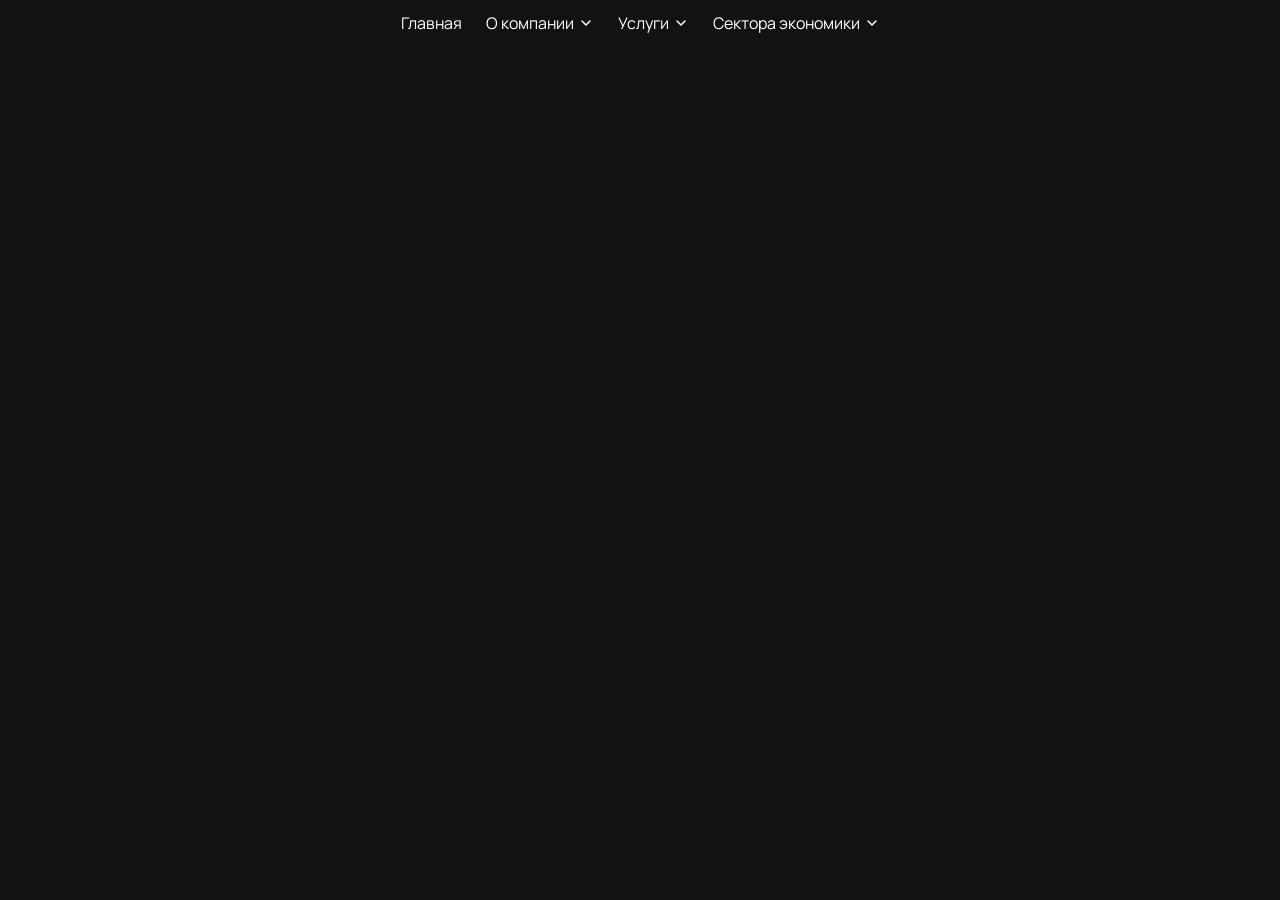
==== index.html @ bf1613fb "INIT" ====
<!DOCTYPE html>
<html lang="ru">
<head>
    <meta charset="UTF-8"/>
    <meta name="viewport" content="width=device-width, initial-scale=1.0"/>
    <title>METHOD</title>
    <!--    <script src="https://cdn.tailwindcss.com"></script>-->
    <link rel="stylesheet" href="./styles/core.css">
    <link rel="stylesheet" href="./styles/index.css">
    <link href="https://fonts.googleapis.com/css2?family=Manrope:wght@400;500;600;700;800&display=swap"
          rel="stylesheet"/>
</head>

<body>
<div class="container">
    <header class="header">
        <div class="logo">
            <!--                <svg width="123" height="29" viewBox="0 0 123 29" fill="none" xmlns="http://www.w3.org/2000/svg">-->
            <!--                    <path d="M33.1365 28.9632H0.0625L16.5995 0.0742188L33.1365 28.9632Z" fill="#FF0000"/>-->
            <!--                    <path d="M33.1365 28.9632H0.0625L16.5995 0.0742188L33.1365 28.9632Z" fill="black" fill-opacity="0.4"/>-->
            <!--                    <path d="M16.6005 0L33.201 29L16.6005 22.2427L0 29L16.6005 0Z" fill="#FF0000"/>-->
            <!--                    <path d="M16.6005 0L33.201 29L16.6005 22.2427L0 29L16.6005 0Z" fill="black" fill-opacity="0.3"/>-->
            <!--                    <path d="M33.2021 29L16.6016 10.9741V0L33.2021 29Z" fill="#D90000"/>-->
            <!--                    <path d="M16.6005 22.2427L0 29L16.6005 0V22.2427Z" fill="#FF0000"/>-->
            <!--                    <path d="M16.6005 22.2427L0 29L16.6005 0V22.2427Z" fill="black" fill-opacity="0.15"/>-->
            <!--                    <path d="M16.6005 10.9741L0 29L16.6005 0V10.9741Z" fill="#FF0000"/>-->
            <!--                    <path d="M37.0078 7.27858H40.7674L44.7385 16.9382H44.9076L48.8783 7.27858H52.6383V21.6558H49.6812V12.2981H49.5613L45.8298 21.5855H43.8163L40.0845 12.2628H39.9648V21.6558H37.0078V7.27858ZM55.15 21.6558V7.27858H64.8664V9.78483H58.1986V13.2106H64.3665V15.7168H58.1986V19.1496H64.8944V21.6558H55.15ZM66.7407 9.78483V7.27858H78.5835V9.78483H74.169V21.6558H71.1555V9.78483H66.7407ZM80.5338 21.6558V7.27858H83.5824V13.2106H89.7711V7.27858H92.813V21.6558H89.7711V15.7168H83.5824V21.6558H80.5338ZM108.577 14.4672C108.577 16.0349 108.279 17.3688 107.683 18.4686C107.092 19.5684 106.284 20.4084 105.261 20.9889C104.242 21.5645 103.097 21.8524 101.825 21.8524C100.544 21.8524 99.3937 21.5623 98.3752 20.9819C97.3563 20.4014 96.5515 19.5614 95.9601 18.4616C95.3687 17.3618 95.073 16.0304 95.073 14.4672C95.073 12.8995 95.3687 11.5656 95.9601 10.4658C96.5515 9.36596 97.3563 8.52821 98.3752 7.95254C99.3937 7.37209 100.544 7.08203 101.825 7.08203C103.097 7.08203 104.242 7.37209 105.261 7.95254C106.284 8.52821 107.092 9.36596 107.683 10.4658C108.279 11.5656 108.577 12.8995 108.577 14.4672ZM105.486 14.4672C105.486 13.4517 105.334 12.5951 105.029 11.898C104.728 11.2005 104.303 10.6716 103.754 10.3112C103.205 9.95087 102.562 9.77084 101.825 9.77084C101.088 9.77084 100.445 9.95087 99.8958 10.3112C99.3465 10.6716 98.9194 11.2005 98.6144 11.898C98.3139 12.5951 98.1637 13.4517 98.1637 14.4672C98.1637 15.4827 98.3139 16.3393 98.6144 17.0364C98.9194 17.7339 99.3465 18.2628 99.8958 18.6232C100.445 18.9835 101.088 19.1636 101.825 19.1636C102.562 19.1636 103.205 18.9835 103.754 18.6232C104.303 18.2628 104.728 17.7339 105.029 17.0364C105.334 16.3393 105.486 15.4827 105.486 14.4672ZM115.947 21.6558H110.835V7.27858H115.989C117.44 7.27858 118.688 7.56643 119.735 8.1421C120.782 8.71301 121.587 9.53454 122.15 10.6061C122.718 11.6779 123.002 12.9603 123.002 14.4532C123.002 15.9509 122.718 17.2378 122.15 18.3144C121.587 19.3906 120.777 20.2166 119.721 20.7923C118.67 21.368 117.411 21.6558 115.947 21.6558ZM113.884 19.0513H115.82C116.721 19.0513 117.479 18.8923 118.094 18.5739C118.714 18.2511 119.179 17.7527 119.488 17.0787C119.803 16.4 119.96 15.525 119.96 14.4532C119.96 13.3909 119.803 12.5226 119.488 11.8487C119.179 11.1747 118.716 10.6786 118.101 10.3605C117.486 10.0421 116.728 9.88312 115.827 9.88312H113.884V19.0513Z" fill="white"/>-->
            <!--                </svg>-->
        </div>
        <nav class="header__navigation --desktop">
            <a href="#" class="button">Главная</a>
            <div class="dropdown">
                <button class="button">
                    <span>О компании</span>
                    <svg class="chev" width="16" height="16" viewBox="0 0 16 16" fill="none">
                        <path d="M4 6L8 10L12 6" stroke="currentColor" stroke-width="1.5" stroke-linecap="round"
                              stroke-linejoin="round"/>
                    </svg>
                </button>
                <ul class="dropdown__menu">
                    <li><a href="#1">Ссылка с номером 1</a></li>
                    <li><a href="#2">Ссылка с номером 2</a></li>
                    <li><a href="#3">Ссылка с номером 3</a></li>
                </ul>
            </div>
            <div class="dropdown">
                <button class="button">
                    <span>Услуги</span>
                    <svg class="chev" width="16" height="16" viewBox="0 0 16 16" fill="none">
                        <path d="M4 6L8 10L12 6" stroke="currentColor" stroke-width="1.5" stroke-linecap="round"
                              stroke-linejoin="round"/>
                    </svg>
                </button>
                <ul class="dropdown__menu">
                    <li>Вариант меню в DD</li>
                    <li>Вариант меню в DD</li>
                    <li>Вариант меню в DD</li>
                </ul>
            </div>
            <div class="dropdown">
                <button class="button">
                    <span>Сектора экономики</span>
                    <svg class="chev" width="16" height="16" viewBox="0 0 16 16" fill="none">
                        <path d="M4 6L8 10L12 6" stroke="currentColor" stroke-width="1.5" stroke-linecap="round"
                              stroke-linejoin="round"/>
                    </svg>
                </button>
                <ul class="dropdown__menu">
                    <li>Вариант меню в DD</li>
                    <li>Вариант меню в DD</li>
                    <li>Вариант меню в DD</li>
                </ul>
            </div>
        </nav>
        <div></div>
    </header>



</div>
</body>

<script src="./scripts/header.js"></script>
</html>
---- styles/core.css ----
/*@layer components {*/
/*    .container {*/
/*        @apply w-full max-w-[1172px] mx-auto px-4;*/
/*    }*/
/*}*/

:root {
    --color-100: hsla(0, 0%, 100%, 1);
    --color-80: hsla(0, 0%, 100%, .8);
    --color-60: hsla(0, 0%, 100%, .6);
    --color-30: hsla(0, 0%, 100%, .3);

    --background-main: hsla(0, 0%, 7%, 1);
    --background-primary: hsla(0, 0%, 12%, 1);
}


*, *::before, *::after {
    box-sizing: border-box;
    margin: 0;
    padding: 0;
    font-family: 'Manrope', sans-serif;
    font-size: 16px;
    color: var(--color-100);
}

body {
    background-color: var(--background-main);
    overflow: hidden;
}

ul, ol {
    list-style: none;
}

button, a {
    border: none;
    background: none;
    color: inherit;
    text-decoration: none;
}


.container {
    max-inline-size: 1172px;
    margin-inline: auto;
    padding-inline: 16px;
}


.text-64 {
    font-weight: 600;
    font-size: clamp(52px, 6vw, 64px);
    line-height: 110%;
    letter-spacing: -3%;

}
.text-56 {
    font-weight: 600;
    font-size: clamp(32px, 6vw, 56px);
    line-height: 110%;
    letter-spacing: -3%;
}
.text-40 {
    font-weight: 600;
    font-size: clamp(24px, 4vw, 40px);
    line-height: 110%;
    letter-spacing: -3%;
}
.text-32 {
    font-weight: 600;
    font-size: clamp(16px, 3vw, 32px);
    line-height: 110%;
    letter-spacing: -3%;
}
.text-24 {
    font-weight: 500;
    font-size: clamp(16px, 2vw, 24px);
    line-height: 110%;
    letter-spacing: -3%;
}


.color-gradient {
    inline-size: fit-content;
    background: linear-gradient(90deg, hsla(0, 0%, 100%, 1) 20.04%, hsla(0, 0%, 100%, 0.6) 96.52%);
    background-clip: text;
    color: transparent;
}
.color-100 {
    color: var(--color-100);
}
.color-80 {
    color: var(--color-80);
}
.color-60 {
    color: var(--color-60);
}
.color-30 {
    color: var(--color-30);
}

.border-gradient {
    border-image-source: linear-gradient(135deg, rgba(255, 255, 255, 0.4) 0%, rgba(255, 255, 255, 0) 48.56%, rgba(255, 255, 255, 0.16) 100%);
}


.button {
    cursor: pointer;
    display: flex;
    align-items: center;
    justify-content: center;
    gap: 4px;
    padding: 12px 8px;

    &.__primary {
        background-color: hsla(0, 100%, 50%, 1);
        color: hsla(0, 0%, 100%, 1);
    }
}



.dropdown {
    position: relative;

    .dropdown__menu {
        position: absolute;
        inset-block-start: 100%;
        content-visibility: hidden;
        visibility: hidden;
        opacity: 0;
        user-select: none;
        pointer-events: none;
        background-color: var(--background-primary);
        border: 1px solid var(--color-30);
        border-radius: 8px;
        /*transition: .2s cubic-bezier(0.4, 0.0, 1, 1);*/
        /*transition-property: visibility, opacity, content-visibility;*/
    }

    svg {
        transition: .3s cubic-bezier(0.25, 0.8, 0.25, 1);
    }

    &:hover .dropdown__menu{
        display: flex;
        flex-direction: column;
        user-select: all;
        pointer-events: all;
        content-visibility: visible;
        visibility: visible;
        opacity: 1;

        inline-size: min-content;
        height: min-content;

        li {
            padding: 8px 16px;
            width: max-content;
            cursor: pointer;
            color: var(--color-80);
        }
    }

    &:hover svg {
        rotate: 180deg;
    }
}
---- styles/index.css ----
.header {
    display: flex;
    align-items: center;
    justify-content: space-between;

    .header__navigation {
        display: flex;
        align-items: center;
        justify-content: space-between;
        gap: 8px;
    }
}














/* ─ Dropdown ─ */
.has-dd {
    position: relative;
}

.dd-menu {
    position: absolute;
    top: calc(100% + 8px);
    left: 50%;
    transform: translateX(-50%) translateY(-6px);
    min-width: 210px;
    background: #181818;
    border: 1px solid rgba(255, 255, 255, 0.1);
    border-radius: 10px;
    padding: 6px 0;
    opacity: 0;
    visibility: hidden;
    pointer-events: none;
    transition: opacity .2s, transform .2s, visibility .2s;
    z-index: 200;
}

.dd-menu::before {
    content: '';
    position: absolute;
    top: -5px;
    left: 50%;
    transform: translateX(-50%) rotate(45deg);
    width: 9px;
    height: 9px;
    background: #181818;
    border-left: 1px solid rgba(255, 255, 255, 0.1);
    border-top: 1px solid rgba(255, 255, 255, 0.1);
}

.has-dd:hover .dd-menu,
.has-dd:focus-within .dd-menu {
    opacity: 1;
    visibility: visible;
    pointer-events: all;
    transform: translateX(-50%) translateY(0);
}

.dd-menu a {
    display: block;
    padding: 9px 18px;
    font-size: 14px;
    font-weight: 500;
    color: rgba(255, 255, 255, .6);
    transition: color .15s, background .15s;
    white-space: nowrap;
    text-decoration: none;
}

.dd-menu a:hover {
    color: #fff;
    background: rgba(255, 255, 255, .05);
}

.dd-menu-section {
    padding: 4px 18px 7px;
    font-size: 11px;
    font-weight: 600;
    color: rgba(255, 255, 255, .22);
    letter-spacing: .08em;
    text-transform: uppercase;
}

/* Language dropdown — right-aligned */
.dd-lang .dd-menu {
    left: auto;
    right: 0;
    transform: translateY(-6px);
}

.dd-lang .dd-menu::before {
    left: auto;
    right: 16px;
    transform: rotate(45deg);
}

.dd-lang:hover .dd-menu,
.dd-lang:focus-within .dd-menu {
    transform: translateY(0);
}

/* ─ Nav link button ─ */
.nav-btn {
    display: flex;
    align-items: center;
    gap: 3px;
    padding: 10px 10px;
    font-size: 15px;
    font-weight: 500;
    color: rgba(255, 255, 255, .82);
    background: none;
    border: none;
    cursor: pointer;
    font-family: 'Manrope', sans-serif;
    text-decoration: none;
    white-space: nowrap;
    transition: color .15s;
}

.nav-btn:hover {
    color: #fff;
}

.nav-btn .chev {
    opacity: .6;
    flex-shrink: 0;
    transition: transform .2s;
}

.has-dd:hover .nav-btn .chev {
    transform: rotate(180deg);
}

/* ─ Contacts btn ─ */
.btn-contacts {
    border: 1px solid rgba(255, 255, 255, .28);
    border-radius: 6px;
    padding: 10px 20px;
    font-size: 15px;
    font-weight: 600;
    color: #fff;
    background: transparent;
    cursor: pointer;
    transition: background .2s, border-color .2s;
    white-space: nowrap;
    text-decoration: none;
    font-family: 'Manrope', sans-serif;
}

.btn-contacts:hover {
    background: rgba(255, 255, 255, .07);
    border-color: rgba(255, 255, 255, .5);
}

/* ─ Mobile menu drawer ─ */
#mob-menu {
    position: fixed;
    inset: 0;
    z-index: 300;
    background: #111;
    transform: translateX(100%);
    transition: transform .32s cubic-bezier(.4, 0, .2, 1);
    display: flex;
    flex-direction: column;
    overflow: hidden;
}

#mob-menu.open {
    transform: translateX(0);
}

/* ─ Mobile accordion ─ */
.mob-acc-body {
    max-height: 0;
    overflow: hidden;
    transition: max-height .28s ease;
}

.mob-acc-body.open {
    max-height: 400px;
}

.mob-acc-btn .chev {
    transition: transform .28s;
}

.mob-acc-btn.open .chev {
    transform: rotate(180deg);
}

.mob-link {
    display: flex;
    align-items: center;
    justify-content: space-between;
    padding: 16px 20px;
    font-size: 16px;
    font-weight: 600;
    color: #fff;
    border-bottom: 1px solid rgba(255, 255, 255, .07);
    text-decoration: none;
    background: none;
    border-top: none;
    border-left: none;
    border-right: none;
    border-bottom: 1px solid rgba(255, 255, 255, .07);
    font-family: 'Manrope', sans-serif;
    cursor: pointer;
    width: 100%;
    text-align: left;
    transition: background .15s;
}

.mob-link:hover {
    background: rgba(255, 255, 255, .04);
}

.mob-sub-link {
    display: block;
    padding: 10px 36px;
    font-size: 14px;
    font-weight: 500;
    color: rgba(255, 255, 255, .48);
    text-decoration: none;
    transition: color .15s;
}

.mob-sub-link:hover {
    color: #fff;
}
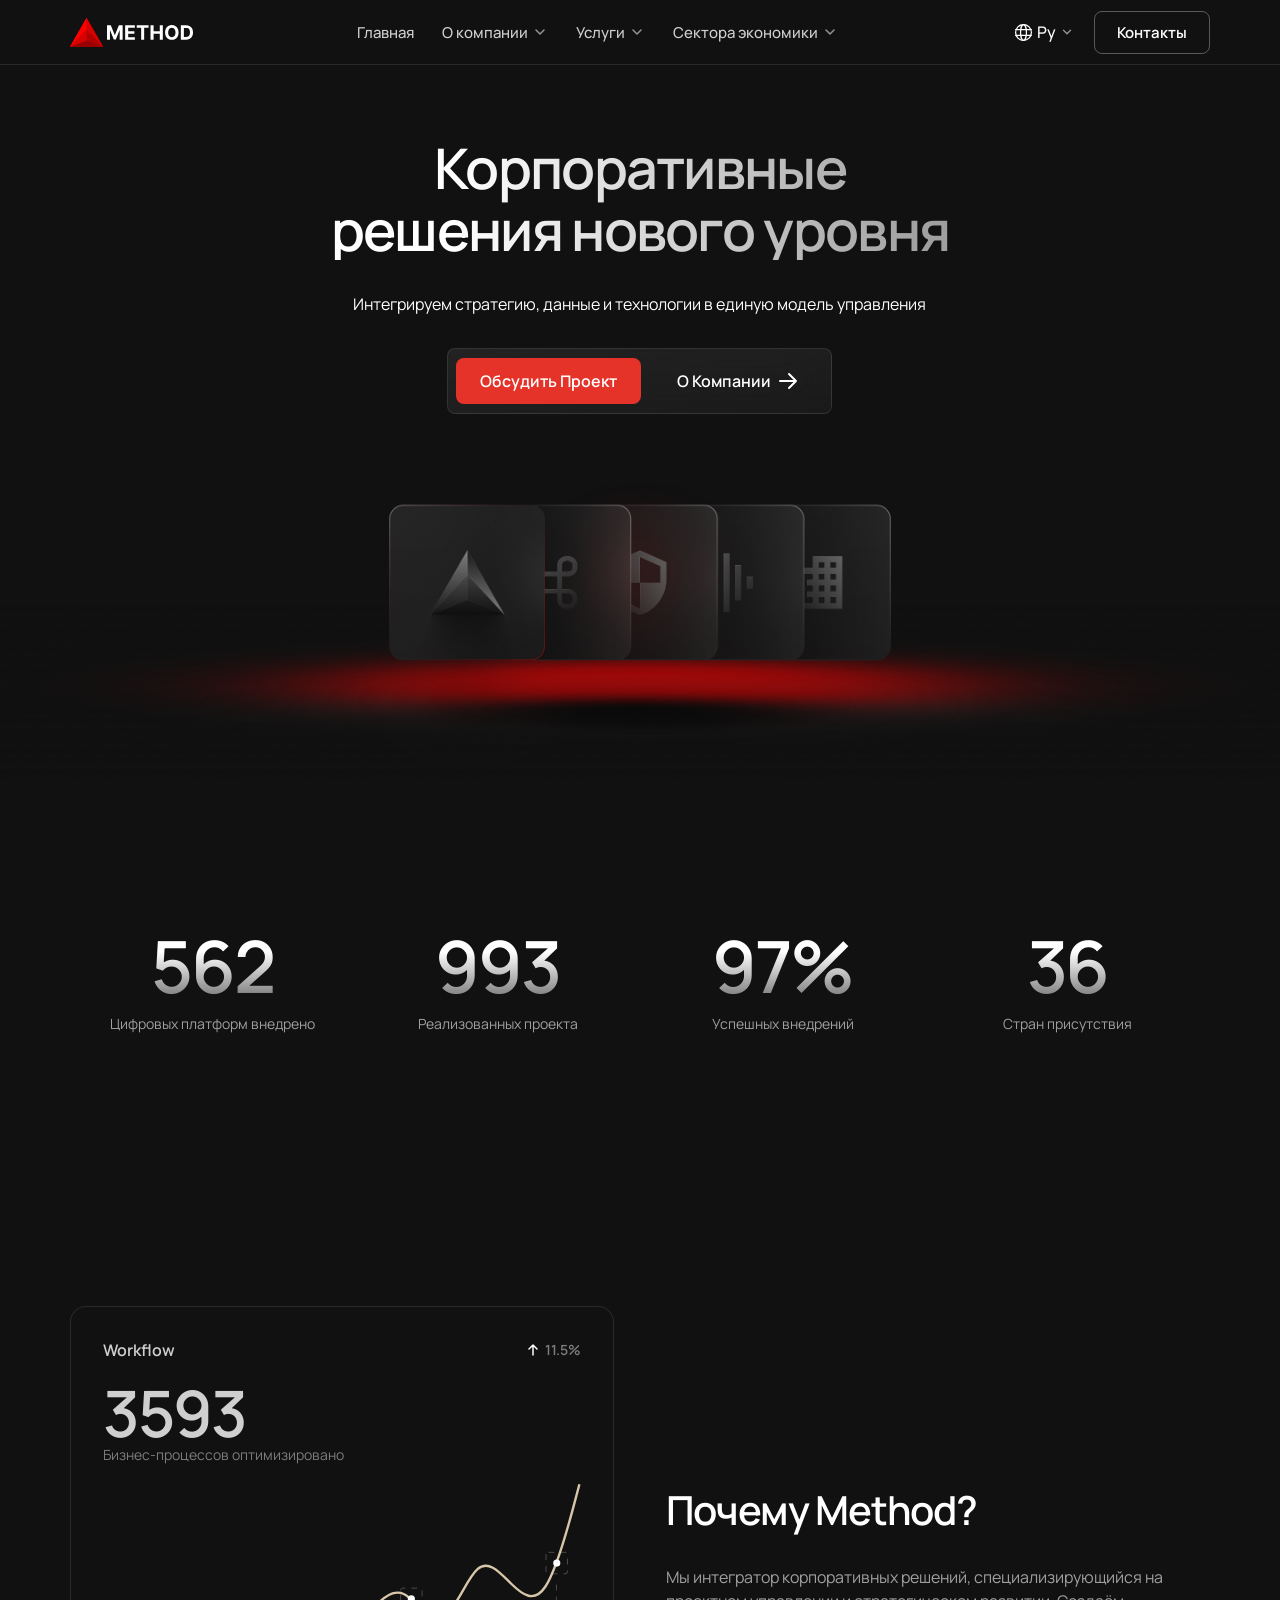
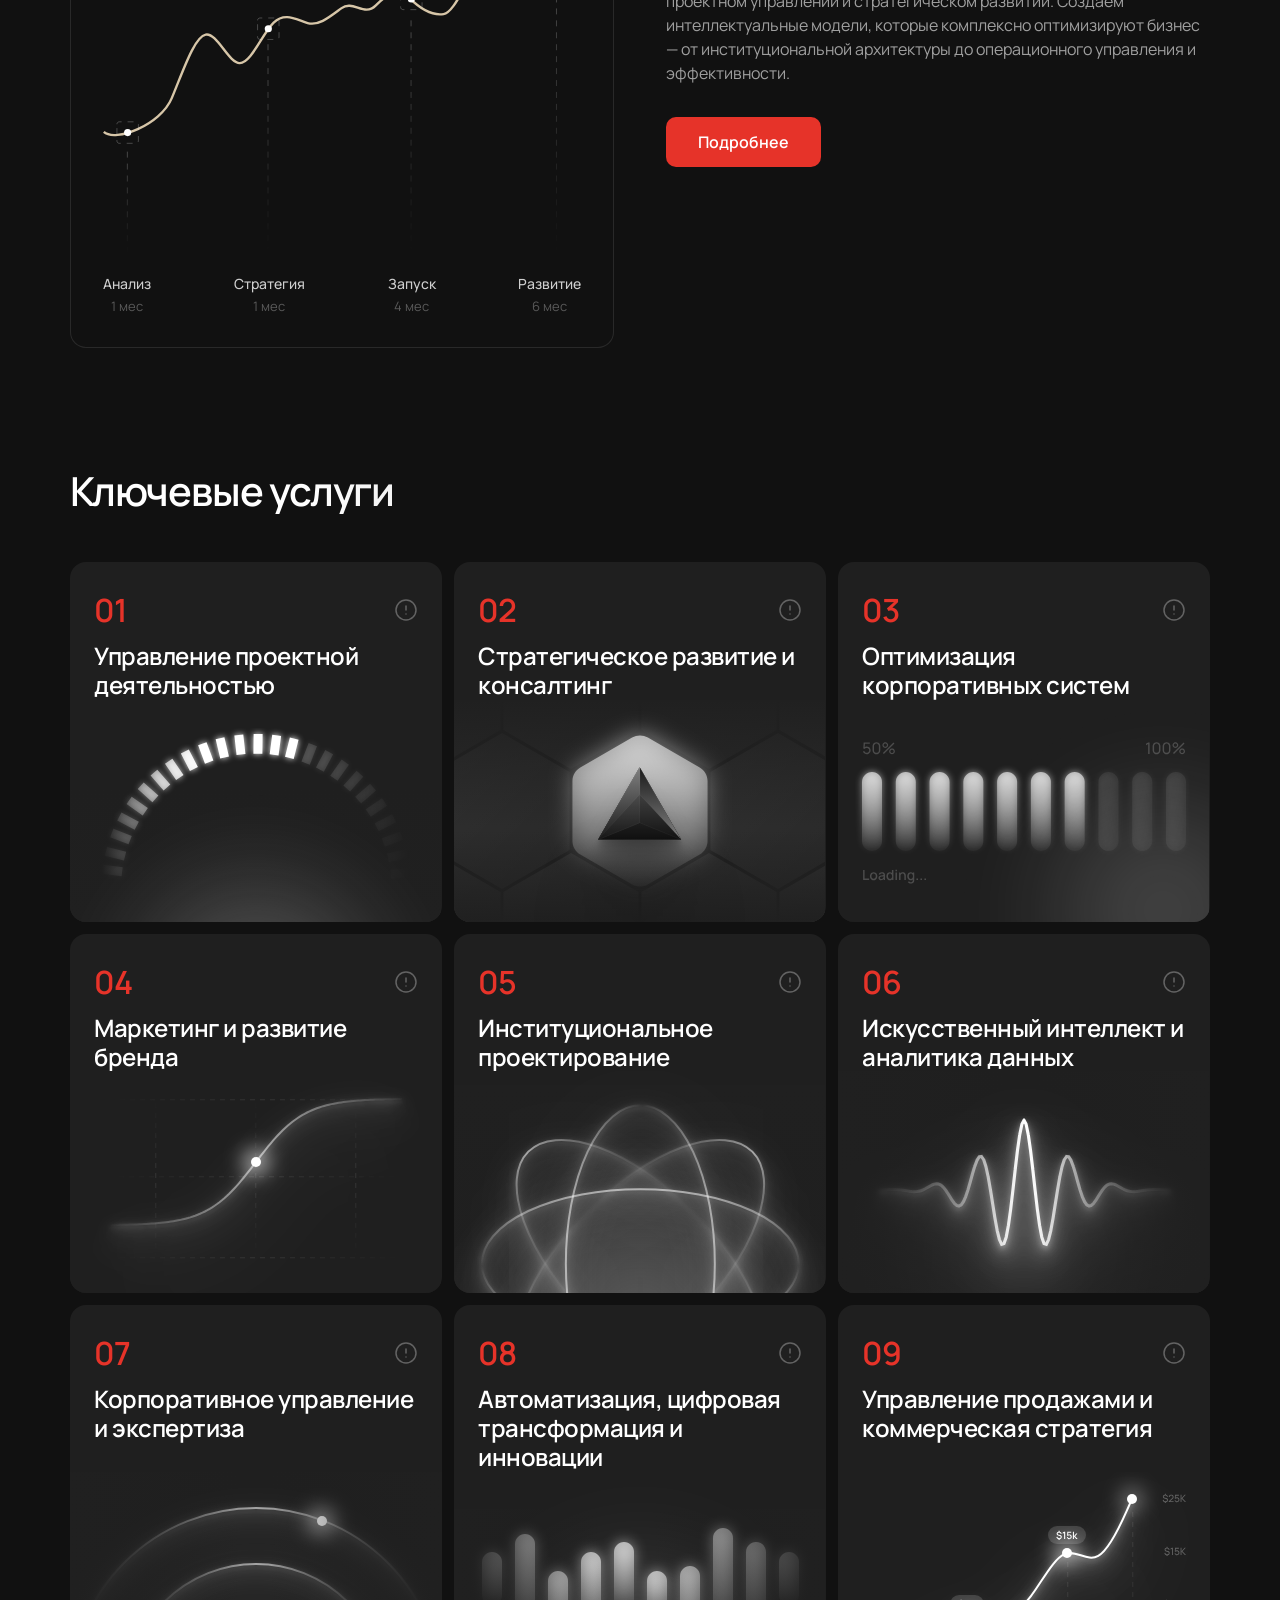
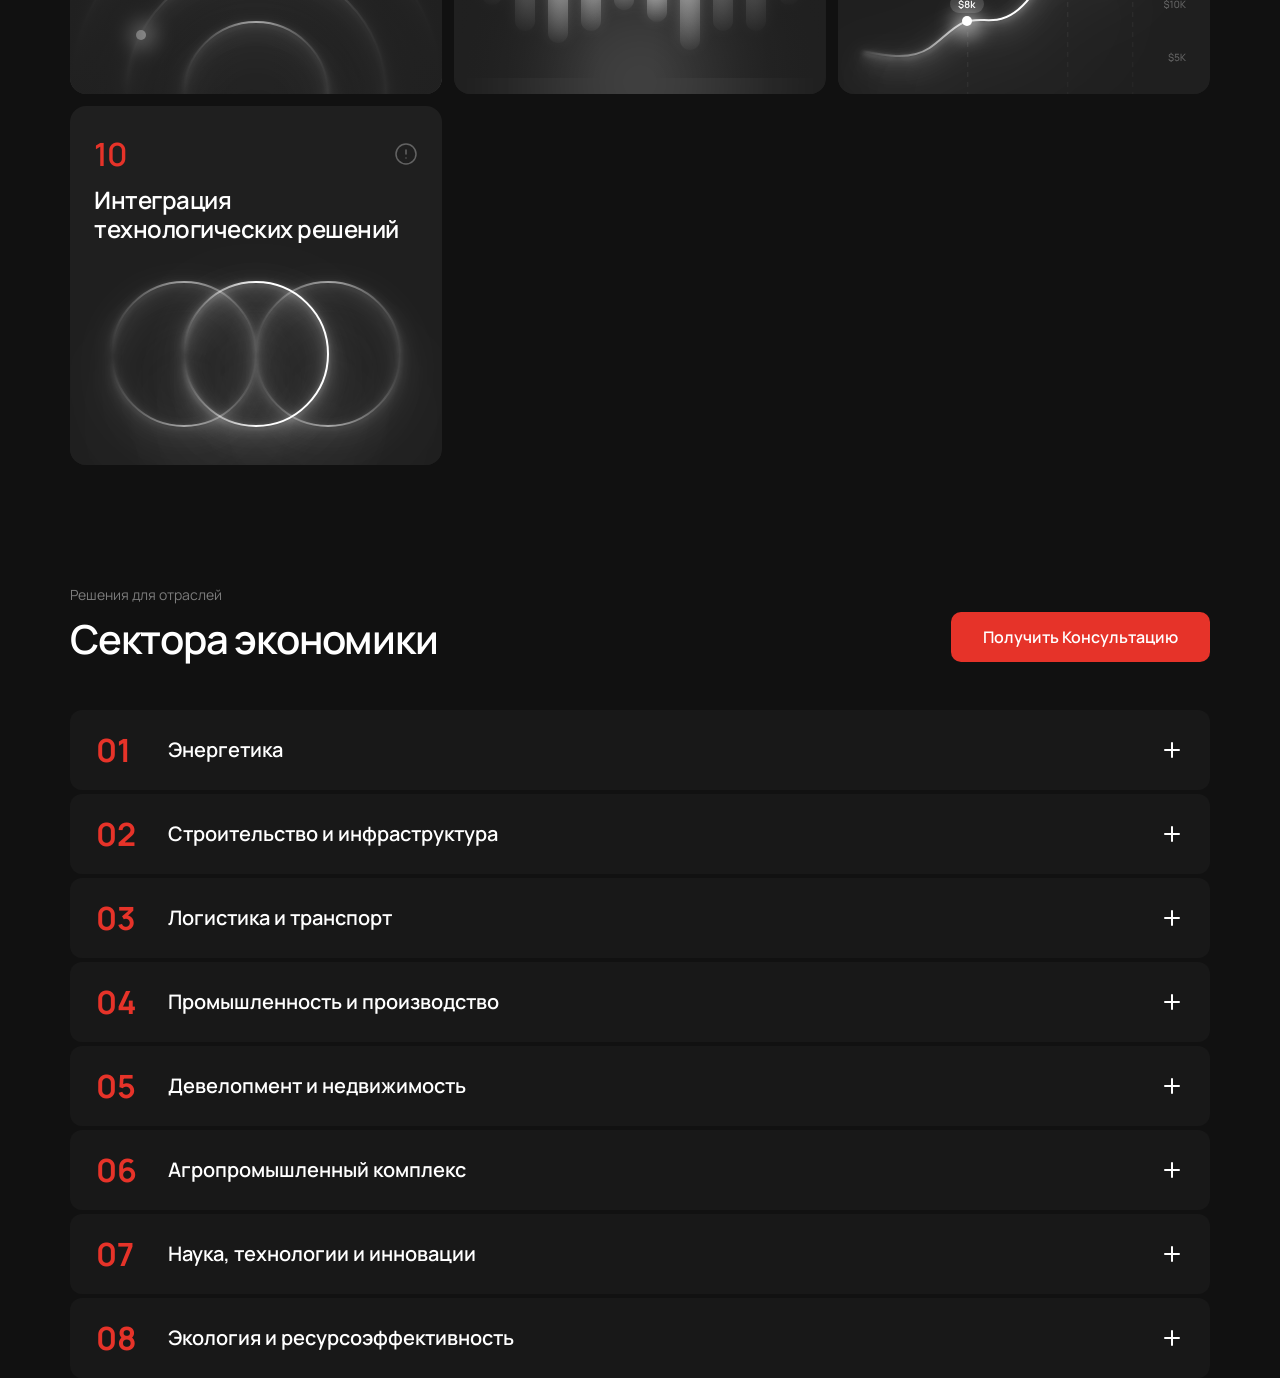
==== commit 96ddfc8a: "TEMP" ====
--- a/index.html
+++ b/index.html
@@ -1,84 +1,392 @@
-<!DOCTYPE html>
+<!doctype html>
 <html lang="ru">
 <head>
-    <meta charset="UTF-8"/>
+    <meta charset="UTF-8">
     <meta name="viewport" content="width=device-width, initial-scale=1.0"/>
     <title>METHOD</title>
-    <!--    <script src="https://cdn.tailwindcss.com"></script>-->
     <link rel="stylesheet" href="./styles/core.css">
     <link rel="stylesheet" href="./styles/index.css">
-    <link href="https://fonts.googleapis.com/css2?family=Manrope:wght@400;500;600;700;800&display=swap"
-          rel="stylesheet"/>
+    <link href="https://fonts.googleapis.com/css2?family=Manrope:wght@400;500;600;700;800&display=swap" rel="stylesheet"/>
 </head>
-
 <body>
-<div class="container">
-    <header class="header">
-        <div class="logo">
-            <!--                <svg width="123" height="29" viewBox="0 0 123 29" fill="none" xmlns="http://www.w3.org/2000/svg">-->
-            <!--                    <path d="M33.1365 28.9632H0.0625L16.5995 0.0742188L33.1365 28.9632Z" fill="#FF0000"/>-->
-            <!--                    <path d="M33.1365 28.9632H0.0625L16.5995 0.0742188L33.1365 28.9632Z" fill="black" fill-opacity="0.4"/>-->
-            <!--                    <path d="M16.6005 0L33.201 29L16.6005 22.2427L0 29L16.6005 0Z" fill="#FF0000"/>-->
-            <!--                    <path d="M16.6005 0L33.201 29L16.6005 22.2427L0 29L16.6005 0Z" fill="black" fill-opacity="0.3"/>-->
-            <!--                    <path d="M33.2021 29L16.6016 10.9741V0L33.2021 29Z" fill="#D90000"/>-->
-            <!--                    <path d="M16.6005 22.2427L0 29L16.6005 0V22.2427Z" fill="#FF0000"/>-->
-            <!--                    <path d="M16.6005 22.2427L0 29L16.6005 0V22.2427Z" fill="black" fill-opacity="0.15"/>-->
-            <!--                    <path d="M16.6005 10.9741L0 29L16.6005 0V10.9741Z" fill="#FF0000"/>-->
-            <!--                    <path d="M37.0078 7.27858H40.7674L44.7385 16.9382H44.9076L48.8783 7.27858H52.6383V21.6558H49.6812V12.2981H49.5613L45.8298 21.5855H43.8163L40.0845 12.2628H39.9648V21.6558H37.0078V7.27858ZM55.15 21.6558V7.27858H64.8664V9.78483H58.1986V13.2106H64.3665V15.7168H58.1986V19.1496H64.8944V21.6558H55.15ZM66.7407 9.78483V7.27858H78.5835V9.78483H74.169V21.6558H71.1555V9.78483H66.7407ZM80.5338 21.6558V7.27858H83.5824V13.2106H89.7711V7.27858H92.813V21.6558H89.7711V15.7168H83.5824V21.6558H80.5338ZM108.577 14.4672C108.577 16.0349 108.279 17.3688 107.683 18.4686C107.092 19.5684 106.284 20.4084 105.261 20.9889C104.242 21.5645 103.097 21.8524 101.825 21.8524C100.544 21.8524 99.3937 21.5623 98.3752 20.9819C97.3563 20.4014 96.5515 19.5614 95.9601 18.4616C95.3687 17.3618 95.073 16.0304 95.073 14.4672C95.073 12.8995 95.3687 11.5656 95.9601 10.4658C96.5515 9.36596 97.3563 8.52821 98.3752 7.95254C99.3937 7.37209 100.544 7.08203 101.825 7.08203C103.097 7.08203 104.242 7.37209 105.261 7.95254C106.284 8.52821 107.092 9.36596 107.683 10.4658C108.279 11.5656 108.577 12.8995 108.577 14.4672ZM105.486 14.4672C105.486 13.4517 105.334 12.5951 105.029 11.898C104.728 11.2005 104.303 10.6716 103.754 10.3112C103.205 9.95087 102.562 9.77084 101.825 9.77084C101.088 9.77084 100.445 9.95087 99.8958 10.3112C99.3465 10.6716 98.9194 11.2005 98.6144 11.898C98.3139 12.5951 98.1637 13.4517 98.1637 14.4672C98.1637 15.4827 98.3139 16.3393 98.6144 17.0364C98.9194 17.7339 99.3465 18.2628 99.8958 18.6232C100.445 18.9835 101.088 19.1636 101.825 19.1636C102.562 19.1636 103.205 18.9835 103.754 18.6232C104.303 18.2628 104.728 17.7339 105.029 17.0364C105.334 16.3393 105.486 15.4827 105.486 14.4672ZM115.947 21.6558H110.835V7.27858H115.989C117.44 7.27858 118.688 7.56643 119.735 8.1421C120.782 8.71301 121.587 9.53454 122.15 10.6061C122.718 11.6779 123.002 12.9603 123.002 14.4532C123.002 15.9509 122.718 17.2378 122.15 18.3144C121.587 19.3906 120.777 20.2166 119.721 20.7923C118.67 21.368 117.411 21.6558 115.947 21.6558ZM113.884 19.0513H115.82C116.721 19.0513 117.479 18.8923 118.094 18.5739C118.714 18.2511 119.179 17.7527 119.488 17.0787C119.803 16.4 119.96 15.525 119.96 14.4532C119.96 13.3909 119.803 12.5226 119.488 11.8487C119.179 11.1747 118.716 10.6786 118.101 10.3605C117.486 10.0421 116.728 9.88312 115.827 9.88312H113.884V19.0513Z" fill="white"/>-->
-            <!--                </svg>-->
-        </div>
-        <nav class="header__navigation --desktop">
-            <a href="#" class="button">Главная</a>
+
+<header class="header">
+    <div class="container header__inner">
+
+        <a href="/" class="logo">
+            <svg width="123" height="29" viewBox="0 0 123 29" fill="none" xmlns="http://www.w3.org/2000/svg">
+                <path d="M33.1365 28.9632H0.0625L16.5995 0.0742188L33.1365 28.9632Z" fill="#FF0000"/>
+                <path d="M33.1365 28.9632H0.0625L16.5995 0.0742188L33.1365 28.9632Z" fill="black" fill-opacity="0.4"/>
+                <path d="M16.6005 0L33.201 29L16.6005 22.2427L0 29L16.6005 0Z" fill="#FF0000"/>
+                <path d="M16.6005 0L33.201 29L16.6005 22.2427L0 29L16.6005 0Z" fill="black" fill-opacity="0.3"/>
+                <path d="M33.2021 29L16.6016 10.9741V0L33.2021 29Z" fill="#D90000"/>
+                <path d="M16.6005 22.2427L0 29L16.6005 0V22.2427Z" fill="#FF0000"/>
+                <path d="M16.6005 22.2427L0 29L16.6005 0V22.2427Z" fill="black" fill-opacity="0.15"/>
+                <path d="M16.6005 10.9741L0 29L16.6005 0V10.9741Z" fill="#FF0000"/>
+                <path d="M37.0078 7.27858H40.7674L44.7385 16.9382H44.9076L48.8783 7.27858H52.6383V21.6558H49.6812V12.2981H49.5613L45.8298 21.5855H43.8163L40.0845 12.2628H39.9648V21.6558H37.0078V7.27858ZM55.15 21.6558V7.27858H64.8664V9.78483H58.1986V13.2106H64.3665V15.7168H58.1986V19.1496H64.8944V21.6558H55.15ZM66.7407 9.78483V7.27858H78.5835V9.78483H74.169V21.6558H71.1555V9.78483H66.7407ZM80.5338 21.6558V7.27858H83.5824V13.2106H89.7711V7.27858H92.813V21.6558H89.7711V15.7168H83.5824V21.6558H80.5338ZM108.577 14.4672C108.577 16.0349 108.279 17.3688 107.683 18.4686C107.092 19.5684 106.284 20.4084 105.261 20.9889C104.242 21.5645 103.097 21.8524 101.825 21.8524C100.544 21.8524 99.3937 21.5623 98.3752 20.9819C97.3563 20.4014 96.5515 19.5614 95.9601 18.4616C95.3687 17.3618 95.073 16.0304 95.073 14.4672C95.073 12.8995 95.3687 11.5656 95.9601 10.4658C96.5515 9.36596 97.3563 8.52821 98.3752 7.95254C99.3937 7.37209 100.544 7.08203 101.825 7.08203C103.097 7.08203 104.242 7.37209 105.261 7.95254C106.284 8.52821 107.092 9.36596 107.683 10.4658C108.279 11.5656 108.577 12.8995 108.577 14.4672ZM105.486 14.4672C105.486 13.4517 105.334 12.5951 105.029 11.898C104.728 11.2005 104.303 10.6716 103.754 10.3112C103.205 9.95087 102.562 9.77084 101.825 9.77084C101.088 9.77084 100.445 9.95087 99.8958 10.3112C99.3465 10.6716 98.9194 11.2005 98.6144 11.898C98.3139 12.5951 98.1637 13.4517 98.1637 14.4672C98.1637 15.4827 98.3139 16.3393 98.6144 17.0364C98.9194 17.7339 99.3465 18.2628 99.8958 18.6232C100.445 18.9835 101.088 19.1636 101.825 19.1636C102.562 19.1636 103.205 18.9835 103.754 18.6232C104.303 18.2628 104.728 17.7339 105.029 17.0364C105.334 16.3393 105.486 15.4827 105.486 14.4672ZM115.947 21.6558H110.835V7.27858H115.989C117.44 7.27858 118.688 7.56643 119.735 8.1421C120.782 8.71301 121.587 9.53454 122.15 10.6061C122.718 11.6779 123.002 12.9603 123.002 14.4532C123.002 15.9509 122.718 17.2378 122.15 18.3144C121.587 19.3906 120.777 20.2166 119.721 20.7923C118.67 21.368 117.411 21.6558 115.947 21.6558ZM113.884 19.0513H115.82C116.721 19.0513 117.479 18.8923 118.094 18.5739C118.714 18.2511 119.179 17.7527 119.488 17.0787C119.803 16.4 119.96 15.525 119.96 14.4532C119.96 13.3909 119.803 12.5226 119.488 11.8487C119.179 11.1747 118.716 10.6786 118.101 10.3605C117.486 10.0421 116.729 9.88312 115.827 9.88312H113.884V19.0513Z" fill="white"/>
+            </svg>
+        </a>
+
+        <nav class="nav-desktop">
+            <a href="#" class="nav-btn">Главная</a>
+
             <div class="dropdown">
-                <button class="button">
-                    <span>О компании</span>
-                    <svg class="chev" width="16" height="16" viewBox="0 0 16 16" fill="none">
-                        <path d="M4 6L8 10L12 6" stroke="currentColor" stroke-width="1.5" stroke-linecap="round"
-                              stroke-linejoin="round"/>
-                    </svg>
-                </button>
-                <ul class="dropdown__menu">
-                    <li><a href="#1">Ссылка с номером 1</a></li>
-                    <li><a href="#2">Ссылка с номером 2</a></li>
-                    <li><a href="#3">Ссылка с номером 3</a></li>
-                </ul>
-            </div>
+                <div class="nav-btn">О компании <svg class="chev" width="16" height="16" viewBox="0 0 16 16" fill="none"><path d="M4 6L8 10L12 6" stroke="currentColor" stroke-width="1.5" stroke-linecap="round" stroke-linejoin="round"/></svg></div>
+                <div class="dropdown__panel">
+                    <p class="dropdown__title">О компании</p>
+                    <a href="#" class="dropdown__link">О компании</a>
+                    <a href="#" class="dropdown__link">Наша команда</a>
+                    <a href="#" class="dropdown__link">История</a>
+                    <a href="#" class="dropdown__link">Партнёры</a>
+                    <a href="#" class="dropdown__link">Карьера</a>
+                </div>
+            </div>
+
             <div class="dropdown">
-                <button class="button">
-                    <span>Услуги</span>
-                    <svg class="chev" width="16" height="16" viewBox="0 0 16 16" fill="none">
-                        <path d="M4 6L8 10L12 6" stroke="currentColor" stroke-width="1.5" stroke-linecap="round"
-                              stroke-linejoin="round"/>
-                    </svg>
-                </button>
-                <ul class="dropdown__menu">
-                    <li>Вариант меню в DD</li>
-                    <li>Вариант меню в DD</li>
-                    <li>Вариант меню в DD</li>
-                </ul>
-            </div>
+                <div class="nav-btn">Услуги <svg class="chev" width="16" height="16" viewBox="0 0 16 16" fill="none"><path d="M4 6L8 10L12 6" stroke="currentColor" stroke-width="1.5" stroke-linecap="round" stroke-linejoin="round"/></svg></div>
+                <div class="dropdown__panel">
+                    <p class="dropdown__title">Услуги</p>
+                    <a href="#" class="dropdown__link">Управление проектной деятельностью</a>
+                    <a href="#" class="dropdown__link">Стратегическое развитие и консалтинг</a>
+                    <a href="#" class="dropdown__link">Оптимизация корпоративных систем</a>
+                    <a href="#" class="dropdown__link">Маркетинг и развитие бренда</a>
+                    <a href="#" class="dropdown__link">Институциональное проектирование</a>
+                    <a href="#" class="dropdown__link">ИИ и аналитика данных</a>
+                    <a href="#" class="dropdown__link">Автоматизация и цифровая трансформация</a>
+                    <a href="#" class="dropdown__link">Управление продажами и коммерческая стратегия</a>
+                    <a href="#" class="dropdown__link">Интеграция технологических решений</a>
+                </div>
+            </div>
+
             <div class="dropdown">
-                <button class="button">
-                    <span>Сектора экономики</span>
-                    <svg class="chev" width="16" height="16" viewBox="0 0 16 16" fill="none">
-                        <path d="M4 6L8 10L12 6" stroke="currentColor" stroke-width="1.5" stroke-linecap="round"
-                              stroke-linejoin="round"/>
-                    </svg>
-                </button>
-                <ul class="dropdown__menu">
-                    <li>Вариант меню в DD</li>
-                    <li>Вариант меню в DD</li>
-                    <li>Вариант меню в DD</li>
-                </ul>
+                <div class="nav-btn">Сектора экономики <svg class="chev" width="16" height="16" viewBox="0 0 16 16" fill="none"><path d="M4 6L8 10L12 6" stroke="currentColor" stroke-width="1.5" stroke-linecap="round" stroke-linejoin="round"/></svg></div>
+                <div class="dropdown__panel">
+                    <p class="dropdown__title">Сектора</p>
+                    <a href="#" class="dropdown__link">Энергетика</a>
+                    <a href="#" class="dropdown__link">Строительство и инфраструктура</a>
+                    <a href="#" class="dropdown__link">Логистика и транспорт</a>
+                    <a href="#" class="dropdown__link">Промышленность и переработка</a>
+                    <a href="#" class="dropdown__link">Девелопмент и недвижимость</a>
+                    <a href="#" class="dropdown__link">Агропромышленный комплекс</a>
+                    <a href="#" class="dropdown__link">Наука, технологии и инновации</a>
+                    <a href="#" class="dropdown__link">Экология и ресурсоэффективность</a>
+                </div>
             </div>
         </nav>
-        <div></div>
-    </header>
-
-
-
+
+        <div class="header__right">
+            <div class="dropdown --lang">
+                <div class="nav-btn">
+                    <svg width="19" height="19" viewBox="0 0 20 20" fill="none"><circle cx="10" cy="10" r="8.3" stroke="currentColor" stroke-width="1.3"/><ellipse cx="10" cy="10" rx="3.1" ry="8.3" stroke="currentColor" stroke-width="1.3"/><path d="M1.7 7h16.6M1.7 13h16.6" stroke="currentColor" stroke-width="1.3" stroke-linecap="round"/></svg>
+                    <span>Ру</span>
+                    <svg class="chev" width="14" height="14" viewBox="0 0 14 14" fill="none"><path d="M3.5 5.25L7 8.75L10.5 5.25" stroke="currentColor" stroke-width="1.4" stroke-linecap="round" stroke-linejoin="round"/></svg>
+                </div>
+                <div class="dropdown__panel">
+                    <p class="dropdown__title">Язык</p>
+                    <a href="#" class="dropdown__link --active">Русский</a>
+                    <a href="#" class="dropdown__link">English</a>
+                    <a href="#" class="dropdown__link">Қазақша</a>
+                </div>
+            </div>
+            <a href="#contacts" class="btn-contacts">Контакты</a>
+            <button class="burger" id="burger-open" aria-label="Открыть меню"><span></span><span></span><span></span></button>
+        </div>
+
+    </div>
+</header>
+
+<div class="mob-menu" id="mob-menu" role="dialog" aria-modal="true" aria-label="Навигация">
+    <div class="mob-menu__top">
+        <a href="/" class="logo"><svg width="22" height="19" viewBox="0 0 22 19" fill="none"><path d="M11 0L21.5 18.5H0.5L11 0Z" fill="#E63329"/></svg><span class="logo__text" style="font-size:15px">METHOD</span></a>
+        <button class="mob-close" id="mob-close" aria-label="Закрыть меню"><svg width="18" height="18" viewBox="0 0 16 16" fill="none"><path d="M4 4L12 12M12 4L4 12" stroke="rgba(255,255,255,.7)" stroke-width="1.6" stroke-linecap="round"/></svg></button>
+    </div>
+    <nav class="mob-menu__nav">
+        <a href="#" class="mob-nav-link" data-close>Главная</a>
+        <div class="mob-accordion">
+            <button class="mob-nav-link mob-accordion__trigger">О компании <svg class="chev" width="16" height="16" viewBox="0 0 16 16" fill="none"><path d="M4 6L8 10L12 6" stroke="currentColor" stroke-width="1.5" stroke-linecap="round" stroke-linejoin="round"/></svg></button>
+            <div class="mob-accordion__body">
+                <a href="#" class="mob-sub-link" data-close>О компании</a><a href="#" class="mob-sub-link" data-close>Наша команда</a><a href="#" class="mob-sub-link" data-close>История</a><a href="#" class="mob-sub-link" data-close>Партнёры</a><a href="#" class="mob-sub-link" data-close>Карьера</a>
+            </div>
+        </div>
+        <div class="mob-accordion">
+            <button class="mob-nav-link mob-accordion__trigger">Услуги <svg class="chev" width="16" height="16" viewBox="0 0 16 16" fill="none"><path d="M4 6L8 10L12 6" stroke="currentColor" stroke-width="1.5" stroke-linecap="round" stroke-linejoin="round"/></svg></button>
+            <div class="mob-accordion__body">
+                <a href="#" class="mob-sub-link" data-close>Управление проектами</a><a href="#" class="mob-sub-link" data-close>Стратегический консалтинг</a><a href="#" class="mob-sub-link" data-close>Оптимизация систем</a><a href="#" class="mob-sub-link" data-close>Маркетинг и бренд</a><a href="#" class="mob-sub-link" data-close>Институциональное проектирование</a><a href="#" class="mob-sub-link" data-close>ИИ и аналитика данных</a><a href="#" class="mob-sub-link" data-close>Цифровая трансформация</a><a href="#" class="mob-sub-link" data-close>Управление продажами</a><a href="#" class="mob-sub-link" data-close>Интеграция решений</a>
+            </div>
+        </div>
+        <div class="mob-accordion">
+            <button class="mob-nav-link mob-accordion__trigger">Сектора экономики <svg class="chev" width="16" height="16" viewBox="0 0 16 16" fill="none"><path d="M4 6L8 10L12 6" stroke="currentColor" stroke-width="1.5" stroke-linecap="round" stroke-linejoin="round"/></svg></button>
+            <div class="mob-accordion__body">
+                <a href="#" class="mob-sub-link" data-close>Энергетика</a><a href="#" class="mob-sub-link" data-close>Строительство и инфраструктура</a><a href="#" class="mob-sub-link" data-close>Логистика и транспорт</a><a href="#" class="mob-sub-link" data-close>Промышленность</a><a href="#" class="mob-sub-link" data-close>Девелопмент и недвижимость</a><a href="#" class="mob-sub-link" data-close>Агропромышленный комплекс</a><a href="#" class="mob-sub-link" data-close>Наука и инновации</a><a href="#" class="mob-sub-link" data-close>Экология</a>
+            </div>
+        </div>
+    </nav>
+    <div class="mob-menu__bottom">
+        <a href="#contacts" class="mob-cta-contacts" data-close>Контакты</a>
+        <a href="#contacts" class="mob-cta-consult" data-close>Получить консультацию</a>
+    </div>
 </div>
+
+<main>
+
+    <!-- ═══════════════════════════════════════════
+        HERO SECTION
+    ═══════════════════════════════════════════ -->
+    <section class="hero" id="hero">
+        <div class="container hero__text">
+            <h1 class="text-64 text-grad-h">Корпоративные<br>решения нового уровня</h1>
+            <p class="text-body">Интегрируем стратегию, данные и технологии в единую модель управления</p>
+            <div class="hero__actions">
+                <a href="#contacts" class="hero__btn-primary">Обсудить Проект</a>
+                <a href="#about" class="hero__btn-secondary">О Компании <svg width="24" height="24" viewBox="0 0 24 24" fill="none"><path d="M14 5l7 7-7 7M5 12h16" stroke="currentColor" stroke-width="2" stroke-linecap="round" stroke-linejoin="round"/></svg></a>
+            </div>
+        </div>
+        <div class="hero__visual">
+            <picture>
+                <source media="(max-width: 767px)" srcset="./assets/hero_m.png"/>
+                <source media="(min-width: 768px)" srcset="./assets/hero.png"/>
+                <img src="./assets/hero.png" alt="Method — корпоративные решения" class="hero__img"/>
+            </picture>
+        </div>
+    </section>
+
+    <!-- ═══════════════════════════════════════════
+        STATS SECTION
+    ═══════════════════════════════════════════ -->
+    <section class="container stats" id="stats">
+        <div class="stats__item"><span class="text-big text-grad-v">562</span><span class="text-sm stats__label">Цифровых платформ внедрено</span></div>
+        <div class="stats__item"><span class="text-big text-grad-v">993</span><span class="text-sm stats__label">Реализованных проекта</span></div>
+        <div class="stats__item"><span class="text-big text-grad-v">97%</span><span class="text-sm stats__label">Успешных внедрений</span></div>
+        <div class="stats__item"><span class="text-big text-grad-v">36</span><span class="text-sm stats__label">Стран присутствия</span></div>
+    </section>
+
+    <!-- ═══════════════════════════════════════════
+        MAP SECTION
+    ═══════════════════════════════════════════ -->
+    <section class="map" id="map">
+        <!--        <picture>-->
+        <!--            <source srcset="./assets/map.svg"/>-->
+        <!--            <img src="./assets/map.svg" class="map__img"/>-->
+        <!--        </picture>-->
+    </section>
+
+
+    <!-- ═══════════════════════════════════════════
+        WHY SECTION
+    ═══════════════════════════════════════════ -->
+    <section class="container why" id="why">
+        <div class="why__card">
+            <div class="why-card__header">
+                <span class="why-card__title">Workflow</span>
+                <span class="why-card__badge"><svg width="16" height="16" viewBox="0 0 16 16" fill="none"><path d="M8 3v10M8 3l4 4M8 3L4 7" stroke="currentColor" stroke-width="1.5" stroke-linecap="round" stroke-linejoin="round"/></svg>11.5%</span>
+            </div>
+            <div>
+                <div class="why-card__number">3593</div>
+                <p class="text-sm why-card__subtitle">Бизнес-процессов оптимизировано</p>
+            </div>
+            <img src="./assets/graph.svg" alt="" class="why-card__chart"/>
+            <div class="why-card__labels">
+                <div class="why-card__label"><span class="why-card__label-name">Анализ</span><span class="why-card__label-time">1 мес</span></div>
+                <div class="why-card__label"><span class="why-card__label-name">Стратегия</span><span class="why-card__label-time">1 мес</span></div>
+                <div class="why-card__label"><span class="why-card__label-name">Запуск</span><span class="why-card__label-time">4 мес</span></div>
+                <div class="why-card__label"><span class="why-card__label-name">Развитие</span><span class="why-card__label-time">6 мес</span></div>
+            </div>
+        </div>
+        <div class="why__content">
+            <h2 class="text-40">Почему Method?</h2>
+            <p class="text-body why__desc">Мы интегратор корпоративных решений, специализирующийся на проектном управлении и стратегическом развитии. Создаём интеллектуальные модели, которые комплексно оптимизируют бизнес — от институциональной архитектуры до операционного управления и эффективности.</p>
+            <a href="#" class="btn-primary why__btn">Подробнее</a>
+        </div>
+    </section>
+
+
+    <!-- ═══════════════════════════════════════════
+        PRODUCTS SECTION
+   ═══════════════════════════════════════════ -->
+    <section class="container products" id="products">
+        <h2 class="text-40 text-grad-h">Ключевые услуги</h2>
+        <div class="products__grid">
+            <div class="product-card">
+                <div class="product-card__header">
+                    <div class="product-card__info"><span class="product-card__num">01</span><svg class="product-card__icon" viewBox="0 0 24 24" fill="none"><circle cx="12" cy="12" r="10" stroke="currentColor" stroke-width="1.5"/><path d="M12 8v4M12 16h.01" stroke="currentColor" stroke-width="1.5" stroke-linecap="round"/></svg></div>
+                    <span class="product-card__title">Управление проектной деятельностью</span>
+                </div>
+                <div class="product-card__img"><img src="./assets/products/01.svg" alt=""/></div>
+            </div>
+            <div class="product-card">
+                <div class="product-card__header">
+                    <div class="product-card__info"><span class="product-card__num">02</span><svg class="product-card__icon" viewBox="0 0 24 24" fill="none"><circle cx="12" cy="12" r="10" stroke="currentColor" stroke-width="1.5"/><path d="M12 8v4M12 16h.01" stroke="currentColor" stroke-width="1.5" stroke-linecap="round"/></svg></div>
+                    <span class="product-card__title">Стратегическое развитие и консалтинг</span>
+                </div>
+                <div class="product-card__img"><img src="./assets/products/02.svg" alt=""/></div>
+            </div>
+            <div class="product-card">
+                <div class="product-card__header">
+                    <div class="product-card__info"><span class="product-card__num">03</span><svg class="product-card__icon" viewBox="0 0 24 24" fill="none"><circle cx="12" cy="12" r="10" stroke="currentColor" stroke-width="1.5"/><path d="M12 8v4M12 16h.01" stroke="currentColor" stroke-width="1.5" stroke-linecap="round"/></svg></div>
+                    <span class="product-card__title">Оптимизация корпоративных систем</span>
+                </div>
+                <div class="product-card__img"><img src="./assets/products/03.svg" alt=""/></div>
+            </div>
+            <div class="product-card">
+                <div class="product-card__header">
+                    <div class="product-card__info"><span class="product-card__num">04</span><svg class="product-card__icon" viewBox="0 0 24 24" fill="none"><circle cx="12" cy="12" r="10" stroke="currentColor" stroke-width="1.5"/><path d="M12 8v4M12 16h.01" stroke="currentColor" stroke-width="1.5" stroke-linecap="round"/></svg></div>
+                    <span class="product-card__title">Маркетинг и развитие бренда</span>
+                </div>
+                <div class="product-card__img"><img src="./assets/products/04.svg" alt=""/></div>
+            </div>
+            <div class="product-card">
+                <div class="product-card__header">
+                    <div class="product-card__info"><span class="product-card__num">05</span><svg class="product-card__icon" viewBox="0 0 24 24" fill="none"><circle cx="12" cy="12" r="10" stroke="currentColor" stroke-width="1.5"/><path d="M12 8v4M12 16h.01" stroke="currentColor" stroke-width="1.5" stroke-linecap="round"/></svg></div>
+                    <span class="product-card__title">Институциональное проектирование</span>
+                </div>
+                <div class="product-card__img"><img src="./assets/products/05.svg" alt=""/></div>
+            </div>
+            <div class="product-card">
+                <div class="product-card__header">
+                    <div class="product-card__info"><span class="product-card__num">06</span><svg class="product-card__icon" viewBox="0 0 24 24" fill="none"><circle cx="12" cy="12" r="10" stroke="currentColor" stroke-width="1.5"/><path d="M12 8v4M12 16h.01" stroke="currentColor" stroke-width="1.5" stroke-linecap="round"/></svg></div>
+                    <span class="product-card__title">Искусственный интеллект и аналитика данных</span>
+                </div>
+                <div class="product-card__img"><img src="./assets/products/06.svg" alt=""/></div>
+            </div>
+            <div class="product-card">
+                <div class="product-card__header">
+                    <div class="product-card__info"><span class="product-card__num">07</span><svg class="product-card__icon" viewBox="0 0 24 24" fill="none"><circle cx="12" cy="12" r="10" stroke="currentColor" stroke-width="1.5"/><path d="M12 8v4M12 16h.01" stroke="currentColor" stroke-width="1.5" stroke-linecap="round"/></svg></div>
+                    <span class="product-card__title">Корпоративное управление и экспертиза</span>
+                </div>
+                <div class="product-card__img"><img src="./assets/products/07.svg" alt=""/></div>
+            </div>
+            <div class="product-card">
+                <div class="product-card__header">
+                    <div class="product-card__info"><span class="product-card__num">08</span><svg class="product-card__icon" viewBox="0 0 24 24" fill="none"><circle cx="12" cy="12" r="10" stroke="currentColor" stroke-width="1.5"/><path d="M12 8v4M12 16h.01" stroke="currentColor" stroke-width="1.5" stroke-linecap="round"/></svg></div>
+                    <span class="product-card__title">Автоматизация, цифровая трансформация и инновации</span>
+                </div>
+                <div class="product-card__img"><img src="./assets/products/08.svg" alt=""/></div>
+            </div>
+            <div class="product-card">
+                <div class="product-card__header">
+                    <div class="product-card__info"><span class="product-card__num">09</span><svg class="product-card__icon" viewBox="0 0 24 24" fill="none"><circle cx="12" cy="12" r="10" stroke="currentColor" stroke-width="1.5"/><path d="M12 8v4M12 16h.01" stroke="currentColor" stroke-width="1.5" stroke-linecap="round"/></svg></div>
+                    <span class="product-card__title">Управление продажами и коммерческая стратегия</span>
+                </div>
+                <div class="product-card__img"><img src="./assets/products/09.svg" alt=""/></div>
+            </div>
+            <div class="product-card">
+                <div class="product-card__header">
+                    <div class="product-card__info"><span class="product-card__num">10</span><svg class="product-card__icon" viewBox="0 0 24 24" fill="none"><circle cx="12" cy="12" r="10" stroke="currentColor" stroke-width="1.5"/><path d="M12 8v4M12 16h.01" stroke="currentColor" stroke-width="1.5" stroke-linecap="round"/></svg></div>
+                    <span class="product-card__title">Интеграция технологических решений</span>
+                </div>
+                <div class="product-card__img"><img src="./assets/products/10.svg" alt=""/></div>
+            </div>
+        </div>
+    </section>
+
+    <!-- ═══════════════════════════════════════════
+        FAQ / SECTORS SECTION
+   ═══════════════════════════════════════════ -->
+    <section class="container faq" id="sectors">
+
+        <div class="faq__header">
+            <div class="faq__header-text">
+                <span class="faq__subtitle">Решения для отраслей</span>
+                <h2 class="text-40">Сектора экономики</h2>
+            </div>
+            <a href="#contacts" class="btn-primary">Получить Консультацию</a>
+        </div>
+
+        <div class="faq__list">
+
+            <div class="faq-item">
+                <details name='faq'>
+                    <summary>
+                        <span class="faq-item__num">01</span>
+                        <span class="faq-item__title">Энергетика</span>
+                        <svg class="faq-item__icon" viewBox="0 0 24 24" fill="none"><path d="M12 5v14M5 12h14" stroke="currentColor" stroke-width="2" stroke-linecap="round"/></svg>
+                    </summary>
+                </details>
+                <div class="faq-item__body"><div class="faq-item__body-inner"><div class="faq-item__content">Оптимизация процессов в энергетическом секторе: от генерации до распределения. Внедрение цифровых решений для повышения эффективности и устойчивости.</div></div></div>
+            </div>
+
+            <div class="faq-item">
+                <details name='faq'>
+                    <summary>
+                        <span class="faq-item__num">02</span>
+                        <span class="faq-item__title">Строительство и инфраструктура</span>
+                        <svg class="faq-item__icon" viewBox="0 0 24 24" fill="none"><path d="M12 5v14M5 12h14" stroke="currentColor" stroke-width="2" stroke-linecap="round"/></svg>
+                    </summary>
+                </details>
+                <div class="faq-item__body"><div class="faq-item__body-inner"><div class="faq-item__content">Управление крупными строительными проектами, BIM-технологии, контроль качества и сроков на всех этапах жизненного цикла объектов.</div></div></div>
+            </div>
+
+            <div class="faq-item">
+                <details name='faq'>
+                    <summary>
+                        <span class="faq-item__num">03</span>
+                        <span class="faq-item__title">Логистика и транспорт</span>
+                        <svg class="faq-item__icon" viewBox="0 0 24 24" fill="none"><path d="M12 5v14M5 12h14" stroke="currentColor" stroke-width="2" stroke-linecap="round"/></svg>
+                    </summary>
+                </details>
+                <div class="faq-item__body"><div class="faq-item__body-inner"><div class="faq-item__content">Оптимизация цепочек поставок, маршрутизация, автоматизация складской логистики и управление транспортными потоками.</div></div></div>
+            </div>
+
+            <div class="faq-item">
+                <details name='faq'>
+                    <summary>
+                        <span class="faq-item__num">04</span>
+                        <span class="faq-item__title">Промышленность и производство</span>
+                        <svg class="faq-item__icon" viewBox="0 0 24 24" fill="none"><path d="M12 5v14M5 12h14" stroke="currentColor" stroke-width="2" stroke-linecap="round"/></svg>
+                    </summary>
+                </details>
+                <div class="faq-item__body"><div class="faq-item__body-inner"><div class="faq-item__content">Цифровая трансформация производственных процессов, внедрение систем MES/ERP, предиктивное обслуживание оборудования.</div></div></div>
+            </div>
+
+            <div class="faq-item">
+                <details name='faq'>
+                    <summary>
+                        <span class="faq-item__num">05</span>
+                        <span class="faq-item__title">Девелопмент и недвижимость</span>
+                        <svg class="faq-item__icon" viewBox="0 0 24 24" fill="none"><path d="M12 5v14M5 12h14" stroke="currentColor" stroke-width="2" stroke-linecap="round"/></svg>
+                    </summary>
+                </details>
+                <div class="faq-item__body"><div class="faq-item__body-inner"><div class="faq-item__content">Стратегическое планирование девелоперских проектов, управление портфелем недвижимости, аналитика рынка и инвестиционное моделирование.</div></div></div>
+            </div>
+
+            <div class="faq-item">
+                <details name='faq'>
+                    <summary>
+                        <span class="faq-item__num">06</span>
+                        <span class="faq-item__title">Агропромышленный комплекс</span>
+                        <svg class="faq-item__icon" viewBox="0 0 24 24" fill="none"><path d="M12 5v14M5 12h14" stroke="currentColor" stroke-width="2" stroke-linecap="round"/></svg>
+                    </summary>
+                </details>
+                <div class="faq-item__body"><div class="faq-item__body-inner"><div class="faq-item__content">Модернизация аграрного сектора: precision farming, управление цепочками переработки и дистрибуции сельскохозяйственной продукции.</div></div></div>
+            </div>
+
+            <div class="faq-item">
+                <details name='faq'>
+                    <summary>
+                        <span class="faq-item__num">07</span>
+                        <span class="faq-item__title">Наука, технологии и инновации</span>
+                        <svg class="faq-item__icon" viewBox="0 0 24 24" fill="none"><path d="M12 5v14M5 12h14" stroke="currentColor" stroke-width="2" stroke-linecap="round"/></svg>
+                    </summary>
+                </details>
+                <div class="faq-item__body"><div class="faq-item__body-inner"><div class="faq-item__content">Сопровождение R&D-проектов, трансфер технологий, создание инновационных экосистем и научно-технологических кластеров.</div></div></div>
+            </div>
+
+            <div class="faq-item">
+                <details name='faq'>
+                    <summary>
+                        <span class="faq-item__num">08</span>
+                        <span class="faq-item__title">Экология и ресурсоэффективность</span>
+                        <svg class="faq-item__icon" viewBox="0 0 24 24" fill="none"><path d="M12 5v14M5 12h14" stroke="currentColor" stroke-width="2" stroke-linecap="round"/></svg>
+                    </summary>
+                </details>
+                <div class="faq-item__body"><div class="faq-item__body-inner"><div class="faq-item__content">ESG-стратегии, экологический аудит, оптимизация ресурсопотребления и внедрение принципов циркулярной экономики.</div></div></div>
+            </div>
+
+        </div>
+        <a href="#contacts" class="btn-primary faq__btn-mobile">Получить Консультацию</a>
+    </section>
+</main>
 </body>
 
-<script src="./scripts/header.js"></script>
+<script src="./scripts/core.js"></script>
 </html>
--- a/styles/core.css
+++ b/styles/core.css
@@ -5,13 +5,34 @@
 /*}*/
 
 :root {
-    --color-100: hsla(0, 0%, 100%, 1);
-    --color-80: hsla(0, 0%, 100%, .8);
-    --color-60: hsla(0, 0%, 100%, .6);
-    --color-30: hsla(0, 0%, 100%, .3);
+    --color-100: hsla(0,0%,100%,1);
+    --color-80: hsla(0,0%,100%,.8);
+    --color-60: hsla(0,0%,100%,.6);
+    --color-45: hsla(0,0%,100%,.45);
+    --color-30: hsla(0,0%,100%,.3);
+    --color-10: hsla(0,0%,100%,.1);
+    --color-07: hsla(0,0%,100%,.07);
+    --color-05: hsla(0,0%,100%,.05);
 
-    --background-main: hsla(0, 0%, 7%, 1);
-    --background-primary: hsla(0, 0%, 12%, 1);
+    --bg-main: #111;
+    --bg-card: #181818;
+    --bg-card-light: #1F1F1F;
+
+    --red: #E63329;
+    --red-hover: #ff3b30;
+
+    --header-h: 64px;
+    --header-h-mob: 56px;
+    --container-max: 1172px;
+    --container-px: 16px;
+
+    --font: 'Manrope', sans-serif;
+    --ease: .18s cubic-bezier(.4,0,.2,1);
+    --ease-mid: .28s cubic-bezier(.4,0,.2,1);
+
+    --gap-section: clamp(52px, 12vw, 120px);
+    --radius: 10px;
+    --radius-lg: 16px;
 }
 
 
@@ -25,60 +46,43 @@
 }
 
 body {
-    background-color: var(--background-main);
-    overflow: hidden;
+    font-family: var(--font);
+    background: var(--bg-main);
+    color: var(--color-100);
+    -webkit-font-smoothing: antialiased;
+}
+ul, ol { list-style: none; }
+button, a { border: none; background: none; color: inherit; text-decoration: none; cursor: pointer; font-family: var(--font); }
+img { display: block; max-width: 100%; height: auto; }
+button, a {border: none;background: none;color: inherit;text-decoration: none;}
+
+
+.container {
+    max-width: var(--container-max);
+    margin-inline: auto;
+    padding-inline: var(--container-px);
 }
 
-ul, ol {
-    list-style: none;
+.text-grad-h {
+    background: linear-gradient(90deg, #fff 20%, rgba(255,255,255,.6) 97%);
+    background-clip: text;
+    color: transparent;
 }
 
-button, a {
-    border: none;
-    background: none;
-    color: inherit;
-    text-decoration: none;
+/* Gradient text — vertical (stat numbers) */
+.text-grad-v {
+    background: linear-gradient(180deg, #fff 30%, rgba(255,255,255,.4) 100%);
+    background-clip: text;
+    color: transparent;
 }
 
 
-.container {
-    max-inline-size: 1172px;
-    margin-inline: auto;
-    padding-inline: 16px;
-}
 
-
-.text-64 {
-    font-weight: 600;
-    font-size: clamp(52px, 6vw, 64px);
-    line-height: 110%;
-    letter-spacing: -3%;
-
-}
-.text-56 {
-    font-weight: 600;
-    font-size: clamp(32px, 6vw, 56px);
-    line-height: 110%;
-    letter-spacing: -3%;
-}
-.text-40 {
-    font-weight: 600;
-    font-size: clamp(24px, 4vw, 40px);
-    line-height: 110%;
-    letter-spacing: -3%;
-}
-.text-32 {
-    font-weight: 600;
-    font-size: clamp(16px, 3vw, 32px);
-    line-height: 110%;
-    letter-spacing: -3%;
-}
-.text-24 {
-    font-weight: 500;
-    font-size: clamp(16px, 2vw, 24px);
-    line-height: 110%;
-    letter-spacing: -3%;
-}
+.text-64 { font-weight: 600; font-size: clamp(36px,6vw,56px); line-height: 1.1; letter-spacing: -.03em; }
+.text-40 { font-weight: 600; font-size: clamp(28px,4vw,40px); line-height: 1.15; letter-spacing: -.03em; }
+.text-big { font-weight: 600; font-size: clamp(48px,7vw,72px); line-height: 1; letter-spacing: -.03em; }
+.text-body { font-weight: 400; font-size: 16px; line-height: 1.5; }
+.text-sm { font-weight: 400; font-size: 14px; line-height: 1.4; }
 
 
 .color-gradient {
@@ -105,19 +109,21 @@
 }
 
 
-.button {
-    cursor: pointer;
-    display: flex;
+/* Primary button */
+.btn-primary {
+    display: inline-flex;
     align-items: center;
     justify-content: center;
-    gap: 4px;
-    padding: 12px 8px;
-
-    &.__primary {
-        background-color: hsla(0, 100%, 50%, 1);
-        color: hsla(0, 0%, 100%, 1);
-    }
+    padding: 14px 32px;
+    background: var(--red);
+    border-radius: var(--radius);
+    font-size: 16px;
+    font-weight: 600;
+    color: #fff;
+    white-space: nowrap;
+    transition: background var(--ease);
 }
+.btn-primary:hover { background: var(--red-hover); }
 
 
 
--- a/styles/index.css
+++ b/styles/index.css
@@ -1,240 +1,703 @@
+
+/* ══════════════════════════════════════════
+   HEADER
+══════════════════════════════════════════ */
 .header {
+    position: sticky;
+    top: 0;
+    z-index: 100;
+    background: var(--bg-main);
+    border-bottom: 1px solid var(--color-10);
+}
+
+.header__inner {
     display: flex;
     align-items: center;
     justify-content: space-between;
-
-    .header__navigation {
-        display: flex;
-        align-items: center;
-        justify-content: space-between;
-        gap: 8px;
-    }
-}
-
-
-
-
-
-
-
-
-
-
-
-
-
-
-/* ─ Dropdown ─ */
-.has-dd {
-    position: relative;
-}
-
-.dd-menu {
+    height: var(--header-h);
+}
+
+.logo {
+    display: flex;
+    align-items: center;
+    gap: 10px;
+}
+
+.logo__text {
+    font-weight: 800;
+    font-size: 18px;
+    letter-spacing: .12em;
+    color: #fff;
+    text-transform: uppercase;
+}
+
+.nav-desktop {
+    display: flex;
+    align-items: center;
+    gap: 4px;
+}
+
+.nav-btn {
+    display: flex;
+    align-items: center;
+    gap: 4px;
+    padding: 10px 12px;
+    font-size: 15px;
+    font-weight: 500;
+    color: var(--color-80);
+    white-space: nowrap;
+    cursor: pointer;
+    user-select: none;
+    transition: color var(--ease);
+}
+.nav-btn:hover { color: #fff; }
+
+.nav-btn .chev {
+    opacity: .55;
+    flex-shrink: 0;
+    transition: transform var(--ease-mid);
+}
+
+.header__right {
+    display: flex;
+    align-items: center;
+    gap: 8px;
+    flex-shrink: 0;
+}
+
+.btn-contacts {
+    display: inline-flex;
+    align-items: center;
+    justify-content: center;
+    border: 1px solid var(--color-30);
+    border-radius: 8px;
+    padding: 10px 22px;
+    font-size: 15px;
+    font-weight: 600;
+    color: #fff;
+    white-space: nowrap;
+    transition: background var(--ease), border-color var(--ease);
+}
+.btn-contacts:hover { background: var(--color-05); border-color: var(--color-60); }
+
+.burger {
+    display: none;
+    flex-direction: column;
+    justify-content: center;
+    align-items: flex-end;
+    gap: 5px;
+    width: 36px;
+    height: 36px;
+    padding: 6px;
+}
+.burger span {
+    display: block;
+    height: 2px;
+    background: var(--color-80);
+    border-radius: 2px;
+    transition: width var(--ease), background var(--ease);
+}
+.burger span:nth-child(1),
+.burger span:nth-child(2) { width: 22px; }
+.burger span:nth-child(3) { width: 16px; }
+.burger:hover span { background: #fff; }
+.burger:hover span:nth-child(3) { width: 22px; }
+
+
+/* ══════════════════════════════════════════
+   DROPDOWN
+══════════════════════════════════════════ */
+.dropdown { position: relative; }
+
+.dropdown__panel {
     position: absolute;
-    top: calc(100% + 8px);
+    top: calc(100% + 10px);
     left: 50%;
     transform: translateX(-50%) translateY(-6px);
-    min-width: 210px;
-    background: #181818;
-    border: 1px solid rgba(255, 255, 255, 0.1);
-    border-radius: 10px;
+    min-width: 220px;
+    background: var(--bg-card);
+    border: 1px solid var(--color-10);
+    border-radius: var(--radius);
     padding: 6px 0;
     opacity: 0;
     visibility: hidden;
     pointer-events: none;
-    transition: opacity .2s, transform .2s, visibility .2s;
+    transition: opacity var(--ease-mid), transform var(--ease-mid), visibility var(--ease-mid);
     z-index: 200;
 }
 
-.dd-menu::before {
+.dropdown__panel::after {
+    content: '';
+    position: absolute;
+    bottom: 100%;
+    left: 0;
+    right: 0;
+    height: 16px;
+}
+.dropdown__panel::before {
     content: '';
     position: absolute;
     top: -5px;
     left: 50%;
     transform: translateX(-50%) rotate(45deg);
-    width: 9px;
-    height: 9px;
-    background: #181818;
-    border-left: 1px solid rgba(255, 255, 255, 0.1);
-    border-top: 1px solid rgba(255, 255, 255, 0.1);
-}
-
-.has-dd:hover .dd-menu,
-.has-dd:focus-within .dd-menu {
+    width: 10px;
+    height: 10px;
+    background: var(--bg-card);
+    border-left: 1px solid var(--color-10);
+    border-top: 1px solid var(--color-10);
+}
+
+.dropdown:hover > .dropdown__panel {
     opacity: 1;
     visibility: visible;
     pointer-events: all;
     transform: translateX(-50%) translateY(0);
 }
-
-.dd-menu a {
+.dropdown:hover > .nav-btn .chev { transform: rotate(180deg); }
+
+.dropdown__title {
+    padding: 6px 18px 8px;
+    font-size: 11px;
+    font-weight: 700;
+    color: var(--color-30);
+    letter-spacing: .08em;
+    text-transform: uppercase;
+}
+.dropdown__link {
     display: block;
     padding: 9px 18px;
     font-size: 14px;
     font-weight: 500;
-    color: rgba(255, 255, 255, .6);
-    transition: color .15s, background .15s;
+    color: var(--color-60);
     white-space: nowrap;
-    text-decoration: none;
-}
-
-.dd-menu a:hover {
-    color: #fff;
-    background: rgba(255, 255, 255, .05);
-}
-
-.dd-menu-section {
-    padding: 4px 18px 7px;
-    font-size: 11px;
-    font-weight: 600;
-    color: rgba(255, 255, 255, .22);
-    letter-spacing: .08em;
-    text-transform: uppercase;
-}
-
-/* Language dropdown — right-aligned */
-.dd-lang .dd-menu {
-    left: auto;
-    right: 0;
-    transform: translateY(-6px);
-}
-
-.dd-lang .dd-menu::before {
-    left: auto;
-    right: 16px;
-    transform: rotate(45deg);
-}
-
-.dd-lang:hover .dd-menu,
-.dd-lang:focus-within .dd-menu {
-    transform: translateY(0);
-}
-
-/* ─ Nav link button ─ */
-.nav-btn {
-    display: flex;
-    align-items: center;
-    gap: 3px;
-    padding: 10px 10px;
-    font-size: 15px;
-    font-weight: 500;
-    color: rgba(255, 255, 255, .82);
-    background: none;
-    border: none;
-    cursor: pointer;
-    font-family: 'Manrope', sans-serif;
-    text-decoration: none;
-    white-space: nowrap;
-    transition: color .15s;
-}
-
-.nav-btn:hover {
-    color: #fff;
-}
-
-.nav-btn .chev {
-    opacity: .6;
-    flex-shrink: 0;
-    transition: transform .2s;
-}
-
-.has-dd:hover .nav-btn .chev {
-    transform: rotate(180deg);
-}
-
-/* ─ Contacts btn ─ */
-.btn-contacts {
-    border: 1px solid rgba(255, 255, 255, .28);
-    border-radius: 6px;
-    padding: 10px 20px;
-    font-size: 15px;
-    font-weight: 600;
-    color: #fff;
-    background: transparent;
-    cursor: pointer;
-    transition: background .2s, border-color .2s;
-    white-space: nowrap;
-    text-decoration: none;
-    font-family: 'Manrope', sans-serif;
-}
-
-.btn-contacts:hover {
-    background: rgba(255, 255, 255, .07);
-    border-color: rgba(255, 255, 255, .5);
-}
-
-/* ─ Mobile menu drawer ─ */
-#mob-menu {
+    transition: color var(--ease), background var(--ease);
+}
+.dropdown__link:hover { color: #fff; background: var(--color-05); }
+.dropdown__link.--active { color: #fff; }
+
+/* Lang — right-aligned */
+.dropdown.--lang .dropdown__panel { left: auto; right: 0; transform: translateY(-6px); min-width: 160px; }
+.dropdown.--lang .dropdown__panel::before { left: auto; right: 18px; transform: rotate(45deg); }
+.dropdown.--lang:hover > .dropdown__panel { transform: translateY(0); }
+
+
+/* ══════════════════════════════════════════
+   MOBILE MENU
+══════════════════════════════════════════ */
+.mob-menu {
     position: fixed;
     inset: 0;
     z-index: 300;
-    background: #111;
+    background: var(--bg-main);
+    display: flex;
+    flex-direction: column;
+    overflow: hidden;
+    visibility: hidden;
+    opacity: 0;
     transform: translateX(100%);
-    transition: transform .32s cubic-bezier(.4, 0, .2, 1);
-    display: flex;
-    flex-direction: column;
-    overflow: hidden;
-}
-
-#mob-menu.open {
-    transform: translateX(0);
-}
-
-/* ─ Mobile accordion ─ */
-.mob-acc-body {
-    max-height: 0;
-    overflow: hidden;
-    transition: max-height .28s ease;
-}
-
-.mob-acc-body.open {
-    max-height: 400px;
-}
-
-.mob-acc-btn .chev {
-    transition: transform .28s;
-}
-
-.mob-acc-btn.open .chev {
-    transform: rotate(180deg);
-}
-
-.mob-link {
+    transition: transform .35s cubic-bezier(.4,0,.2,1), opacity .25s ease, visibility .35s;
+}
+.mob-menu.--open { visibility: visible; opacity: 1; transform: translateX(0); }
+
+.mob-menu__top {
     display: flex;
     align-items: center;
     justify-content: space-between;
+    height: var(--header-h-mob);
+    padding: 0 16px;
+    border-bottom: 1px solid var(--color-07);
+    flex-shrink: 0;
+}
+
+.mob-close {
+    display: flex;
+    align-items: center;
+    justify-content: center;
+    width: 40px;
+    height: 40px;
+    border-radius: 8px;
+    transition: background var(--ease);
+}
+.mob-close:hover { background: var(--color-05); }
+
+.mob-menu__nav { flex: 1; overflow-y: auto; -webkit-overflow-scrolling: touch; }
+
+.mob-nav-link {
+    display: flex;
+    align-items: center;
+    justify-content: space-between;
+    width: 100%;
     padding: 16px 20px;
     font-size: 16px;
     font-weight: 600;
     color: #fff;
-    border-bottom: 1px solid rgba(255, 255, 255, .07);
-    text-decoration: none;
-    background: none;
-    border-top: none;
-    border-left: none;
-    border-right: none;
-    border-bottom: 1px solid rgba(255, 255, 255, .07);
-    font-family: 'Manrope', sans-serif;
-    cursor: pointer;
-    width: 100%;
+    border: none;
+    border-bottom: 1px solid var(--color-07);
     text-align: left;
-    transition: background .15s;
-}
-
-.mob-link:hover {
-    background: rgba(255, 255, 255, .04);
-}
+    transition: background var(--ease);
+}
+.mob-nav-link:hover { background: var(--color-05); }
+.mob-nav-link .chev { opacity: .45; flex-shrink: 0; transition: transform var(--ease-mid); }
+.mob-nav-link.--expanded .chev { transform: rotate(180deg); }
+
+.mob-accordion__body {
+    max-height: 0;
+    overflow: hidden;
+    transition: max-height .3s ease;
+    background: rgba(0,0,0,.15);
+}
+.mob-accordion__body.--open { max-height: 600px; }
 
 .mob-sub-link {
     display: block;
-    padding: 10px 36px;
+    padding: 12px 20px 12px 36px;
     font-size: 14px;
     font-weight: 500;
-    color: rgba(255, 255, 255, .48);
-    text-decoration: none;
-    transition: color .15s;
-}
-
-.mob-sub-link:hover {
+    color: var(--color-45);
+    transition: color var(--ease), background var(--ease);
+}
+.mob-sub-link:hover { color: #fff; background: var(--color-05); }
+
+.mob-menu__bottom {
+    padding: 16px 20px 24px;
+    border-top: 1px solid var(--color-07);
+    flex-shrink: 0;
+    display: flex;
+    flex-direction: column;
+    gap: 12px;
+}
+.mob-cta-contacts {
+    display: flex;
+    align-items: center;
+    justify-content: center;
+    width: 100%;
+    padding: 14px 24px;
+    border: 1px solid var(--color-30);
+    border-radius: var(--radius);
+    font-size: 15px;
+    font-weight: 700;
     color: #fff;
+    transition: background var(--ease), border-color var(--ease);
+}
+.mob-cta-contacts:hover { background: var(--color-05); border-color: var(--color-60); }
+.mob-cta-consult {
+    display: flex;
+    align-items: center;
+    justify-content: center;
+    width: 100%;
+    padding: 14px 24px;
+    background: var(--red);
+    border-radius: var(--radius);
+    font-size: 15px;
+    font-weight: 700;
+    color: #fff;
+    transition: background var(--ease);
+}
+.mob-cta-consult:hover { background: var(--red-hover); }
+
+
+/* ══════════════════════════════════════════
+   RESPONSIVE HEADER (unavoidable @media)
+══════════════════════════════════════════ */
+@media (max-width: 1023px) {
+    .header__inner { height: var(--header-h-mob); }
+    .nav-desktop { display: none; }
+    .burger { display: flex; }
+    .logo__text { font-size: 15px; }
+    .nav-btn { padding: 8px 6px; font-size: 14px; }
+}
+@media (max-width: 767px) {
+    .header .btn-contacts { display: none; }
+}
+
+
+/* ══════════════════════════════════════════
+   MAIN LAYOUT
+══════════════════════════════════════════ */
+main {
+    display: flex;
+    flex-direction: column;
+    gap: var(--gap-section);
+    overflow: hidden;
+    width: 100%;
+}
+main section { width: 100%; }
+
+
+/* ══════════════════════════════════════════
+   HERO
+══════════════════════════════════════════ */
+.hero {
+    position: relative;
+    display: flex;
+    flex-direction: column;
+    align-items: center;
+    gap: clamp(32px, 5vw, 48px);
+    margin-top: clamp(24px, 7vw, 72px);
+}
+
+.hero__text {
+    position: relative;
+    z-index: 2;
+    display: flex;
+    flex-direction: column;
+    align-items: center;
+    gap: 32px;
+    text-align: center;
+}
+
+.hero__actions {
+    display: flex;
+    flex-wrap: wrap;
+    align-items: center;
+    justify-content: center;
+    gap: 4px;
+    padding: 8px;
+    border-radius: 8px;
+    border: 1px solid var(--color-10);
+    background: linear-gradient(170deg, rgba(255,255,255,.08), rgba(255,255,255,.04));
+    backdrop-filter: blur(27px);
+    -webkit-backdrop-filter: blur(27px);
+}
+
+.hero__btn-primary {
+    display: inline-flex;
+    align-items: center;
+    justify-content: center;
+    padding: 12px 24px;
+    background: var(--red);
+    border-radius: 8px;
+    font-size: 16px;
+    font-weight: 600;
+    color: #fff;
+    white-space: nowrap;
+    transition: background var(--ease);
+}
+.hero__btn-primary:hover { background: var(--red-hover); }
+
+.hero__btn-secondary {
+    display: inline-flex;
+    align-items: center;
+    gap: 4px;
+    padding: 12px 24px 12px 32px;
+    border-radius: 8px;
+    font-size: 16px;
+    font-weight: 600;
+    color: #fff;
+    white-space: nowrap;
+    transition: background var(--ease);
+}
+.hero__btn-secondary:hover { background: var(--color-05); }
+.hero__btn-secondary svg { flex-shrink: 0; }
+
+.hero__visual { position: relative; z-index: 1; width: 100%; }
+.hero__visual picture { display: flex; justify-content: center; }
+.hero__img { width: 100%; }
+
+/* Hero mobile — can't avoid @media for layout shift */
+@media (max-width: 767px) {
+    .hero__heading { font-size: clamp(32px, 9vw, 42px); }
+    .hero__actions {
+        width: 100%;
+        border: none;
+        background: none;
+        backdrop-filter: none;
+        -webkit-backdrop-filter: none;
+        padding: 0;
+    }
+    .hero__visual {margin-top: -80px;}
+    .hero__btn-primary { width: 100%; padding: 16px 24px; border-radius: 12px; font-size: 17px; }
+    .hero__btn-secondary { display: none; }
+    .hero__fade { margin-top: -20px; }
+    .hero__fade img { min-width: 800px; }
+}
+@media (min-width: 768px) and (max-width: 1023px) {
+    .hero__img { max-width: 800px; }
+    .hero__fade { margin-top: -200px; }
+}
+
+
+/* ══════════════════════════════════════════
+   STATS
+══════════════════════════════════════════ */
+.stats {
+    display: grid;
+    grid-template-columns: repeat(auto-fit, minmax(260px, 1fr));
+}
+
+.stats__item {
+    width: 100%;
+    display: flex;
+    flex-direction: column;
+    align-items: center;
+    gap: 12px;
+    padding: clamp(20px, 3vw, 32px) 0;
+}
+
+.stats__label { color: var(--color-60); }
+
+/* Stats mobile borders — grid handles columns, only borders need @media */
+@media (max-width: 767px) {
+    .stats__item { align-items: flex-start; border-bottom: 1px solid var(--color-10); }
+    .stats__item:last-child { border-bottom: none; }
+}
+
+
+/* ══════════════════════════════════════════
+   WHY
+══════════════════════════════════════════ */
+.why {
+    display: flex;
+    align-items: center;
+    flex-wrap: wrap;
+    gap: clamp(32px, 4vw, 64px);
+}
+
+.why__card {
+    flex: 1 1 400px;
+    background-image: url('./background.png');
+    background-size: cover;
+    background-position: center;
+    border: 1px solid var(--color-10);
+    border-radius: var(--radius-lg);
+    padding: clamp(24px, 3vw, 32px);
+    display: flex;
+    flex-direction: column;
+    gap: 20px;
+    overflow: hidden;
+}
+
+.why-card__header { display: flex; align-items: center; justify-content: space-between; }
+.why-card__title { font-weight: 600; font-size: 16px; color: var(--color-80); }
+.why-card__badge { display: flex; align-items: center; gap: 4px; font-weight: 600; font-size: 14px; color: var(--color-45); }
+.why-card__number { font-weight: 600; font-size: clamp(48px, 5vw, 64px); line-height: 1; letter-spacing: -.03em; color: var(--color-80); }
+.why-card__subtitle { color: var(--color-45); }
+.why-card__chart { width: 100%; object-fit: contain; }
+
+.why-card__labels { display: flex; justify-content: space-between; }
+.why-card__label { display: flex; flex-direction: column; align-items: center; gap: 4px; text-align: center; }
+.why-card__label-name { font-weight: 500; font-size: 14px; color: var(--color-80); }
+.why-card__label-time { font-weight: 400; font-size: 13px; color: var(--color-30); }
+
+.why__content {
+    flex: 1 1 400px;
+    min-width: 0;
+    display: flex;
+    flex-direction: column;
+    gap: clamp(20px, 3vw, 32px);
+}
+
+.why__desc { color: var(--color-60); }
+
+.why__btn { align-self: flex-start; }
+
+/* Why mobile — only order + button stretch */
+@media (max-width: 767px) {
+    .why__content { order: -1; }
+    .why__btn { align-self: stretch; text-align: center; }
+}
+
+
+/* ══════════════════════════════════════════
+   PRODUCTS
+══════════════════════════════════════════ */
+.products {
+    display: flex;
+    flex-direction: column;
+    gap: 48px;
+}
+
+.products__grid {
+    display: grid;
+    grid-template-columns: repeat(auto-fill, minmax(clamp(160px, 32vw, 320px), 1fr));
+    align-items: stretch;
+    gap: 12px;
+
+}
+
+.product-card {
+    position: relative;
+    background: var(--bg-card-light);
+    border-radius: var(--radius-lg);
+    overflow: hidden;
+    display: flex;
+    flex-direction: column;
+    justify-content: space-between;
+}
+
+.product-card:hover {
+
+}
+
+.product-card__header {
+    display: flex;
+    flex-direction: column;
+    gap: 16px;
+    padding: 32px 24px 0;
+}
+
+.product-card__info {
+    display: flex;
+    justify-content: space-between;
+    gap: 16px;
+}
+
+.product-card__num {
+    font-weight: 600;
+    font-size: 32px;
+    line-height: 1;
+    letter-spacing: -.03em;
+    color: var(--red);
+}
+
+.product-card__title {
+    font-weight: 600;
+    font-size: clamp(18px, 2vw, 24px);
+    line-height: 1.2;
+    letter-spacing: -.02em;
+    color: white;
+}
+
+.product-card__icon {
+    flex: 0;
+    min-width: 24px;
+    aspect-ratio: 1;
+    opacity: .3;
+}
+
+
+/* ══════════════════════════════════════════
+   FAQ / SECTORS
+══════════════════════════════════════════ */
+.faq {
+    display: flex;
+    flex-direction: column;
+    gap: 48px;
+}
+
+.faq__header {
+    display: flex;
+    flex-wrap: wrap;
+    align-items: flex-end;
+    justify-content: space-between;
+    gap: 16px;
+}
+
+.faq__header-text {
+    display: flex;
+    flex-direction: column;
+    gap: 12px;
+}
+
+.faq__subtitle {
+    font-weight: 400;
+    font-size: 14px;
+    color: var(--color-45);
+}
+
+.faq__list {
+    display: flex;
+    flex-direction: column;
+    gap: 4px;
+}
+
+/* Each accordion item wrapper */
+.faq-item {
+    background: var(--bg-card);
+    border-radius: 12px;
+    overflow: hidden;
+    transition: background var(--ease);
+}
+
+.faq-item:hover {
+    background: var(--color-05);
+}
+
+.faq-item details {
+    width: 100%;
+}
+
+.faq-item summary {
+    display: flex;
+    align-items: center;
+    gap: clamp(12px, 3vw, 24px);
+    padding: clamp(16px, 2.5vw, 24px) clamp(16px, 2vw, 32px);
+    cursor: pointer;
+    list-style: none;
+    user-select: none;
+    transition: background var(--ease);
+}
+
+.faq-item summary::-webkit-details-marker { display: none; }
+.faq-item summary::marker { content: ''; }
+
+.faq-item__num {
+    font-weight: 700;
+    font-size: clamp(24px, 3vw, 32px);
+    line-height: 1;
+    color: var(--red);
+    flex-shrink: 0;
+    min-width: 48px;
+}
+
+.faq-item__title {
+    flex: 1;
+    font-weight: 600;
+    font-size: clamp(16px, 1.8vw, 20px);
+    line-height: 1.3;
+    color: var(--color-100);
+}
+
+.faq-item__icon {
+    flex-shrink: 0;
+    width: 24px;
+    height: 24px;
+    color: var(--color-30);
+    transition: transform var(--ease-mid);
+}
+
+.faq-item details[open] .faq-item__icon {
+    transform: rotate(45deg);
+}
+
+/* Animated body */
+.faq-item__body {
+    display: grid;
+    grid-template-rows: 0fr;
+    transition: grid-template-rows .3s ease;
+}
+
+.faq-item details[open] + .faq-item__body {
+    grid-template-rows: 1fr;
+}
+
+.faq-item__body-inner {
+    overflow: hidden;
+}
+
+.faq-item__content {
+    padding: 0 clamp(16px, 2vw, 32px) clamp(16px, 2.5vw, 24px);
+    padding-left: calc(clamp(16px, 2vw, 32px) + clamp(12px, 3vw, 24px) + 48px);
+    color: var(--color-60);
+    font-size: 15px;
+    line-height: 1.6;
+}
+
+/* Mobile: button full-width below list */
+.faq__btn-mobile {
+    display: none;
+}
+
+@media (max-width: 767px) {
+    .faq__header {
+        justify-content: center;
+        text-align: center;
+    }
+
+    .faq__header-text {
+        align-items: center;
+    }
+
+    .faq__header .btn-primary { display: none; }
+    .faq__btn-mobile { display: flex; align-self: stretch; justify-content: center; }
 }
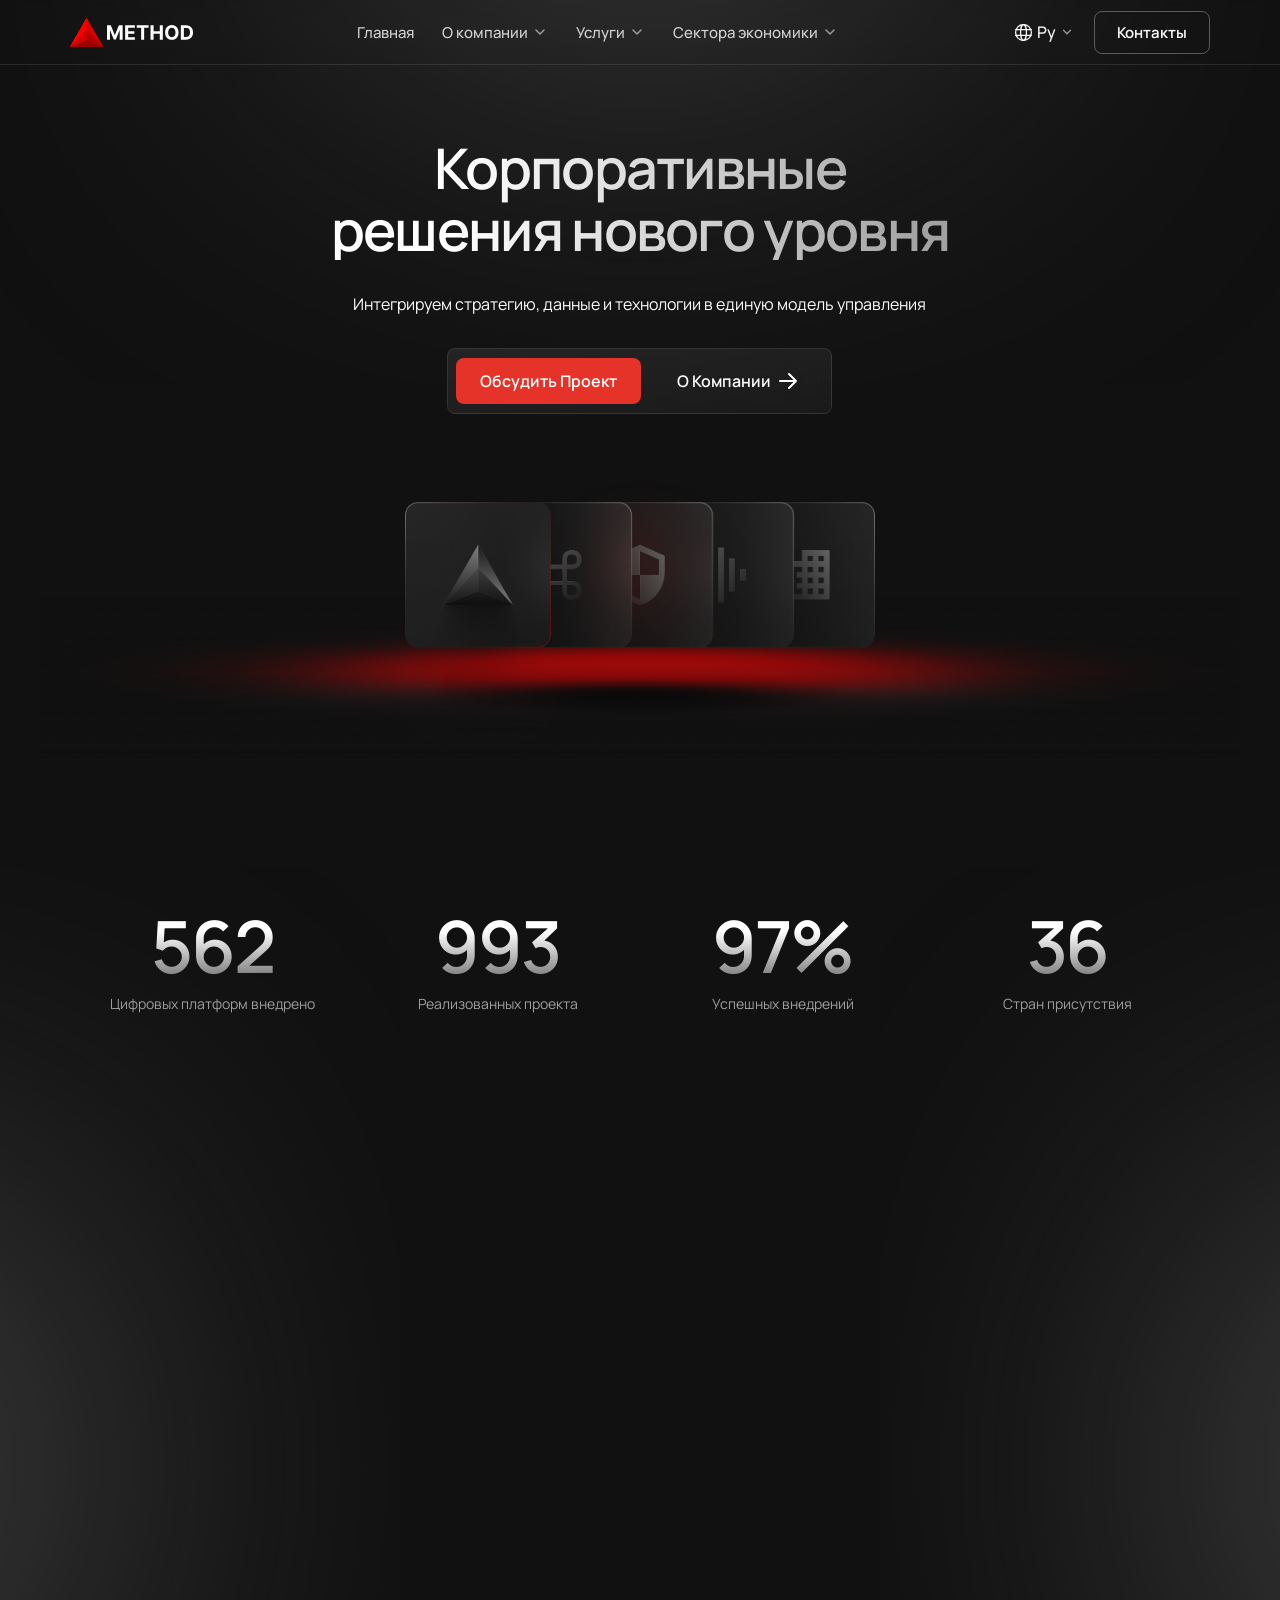
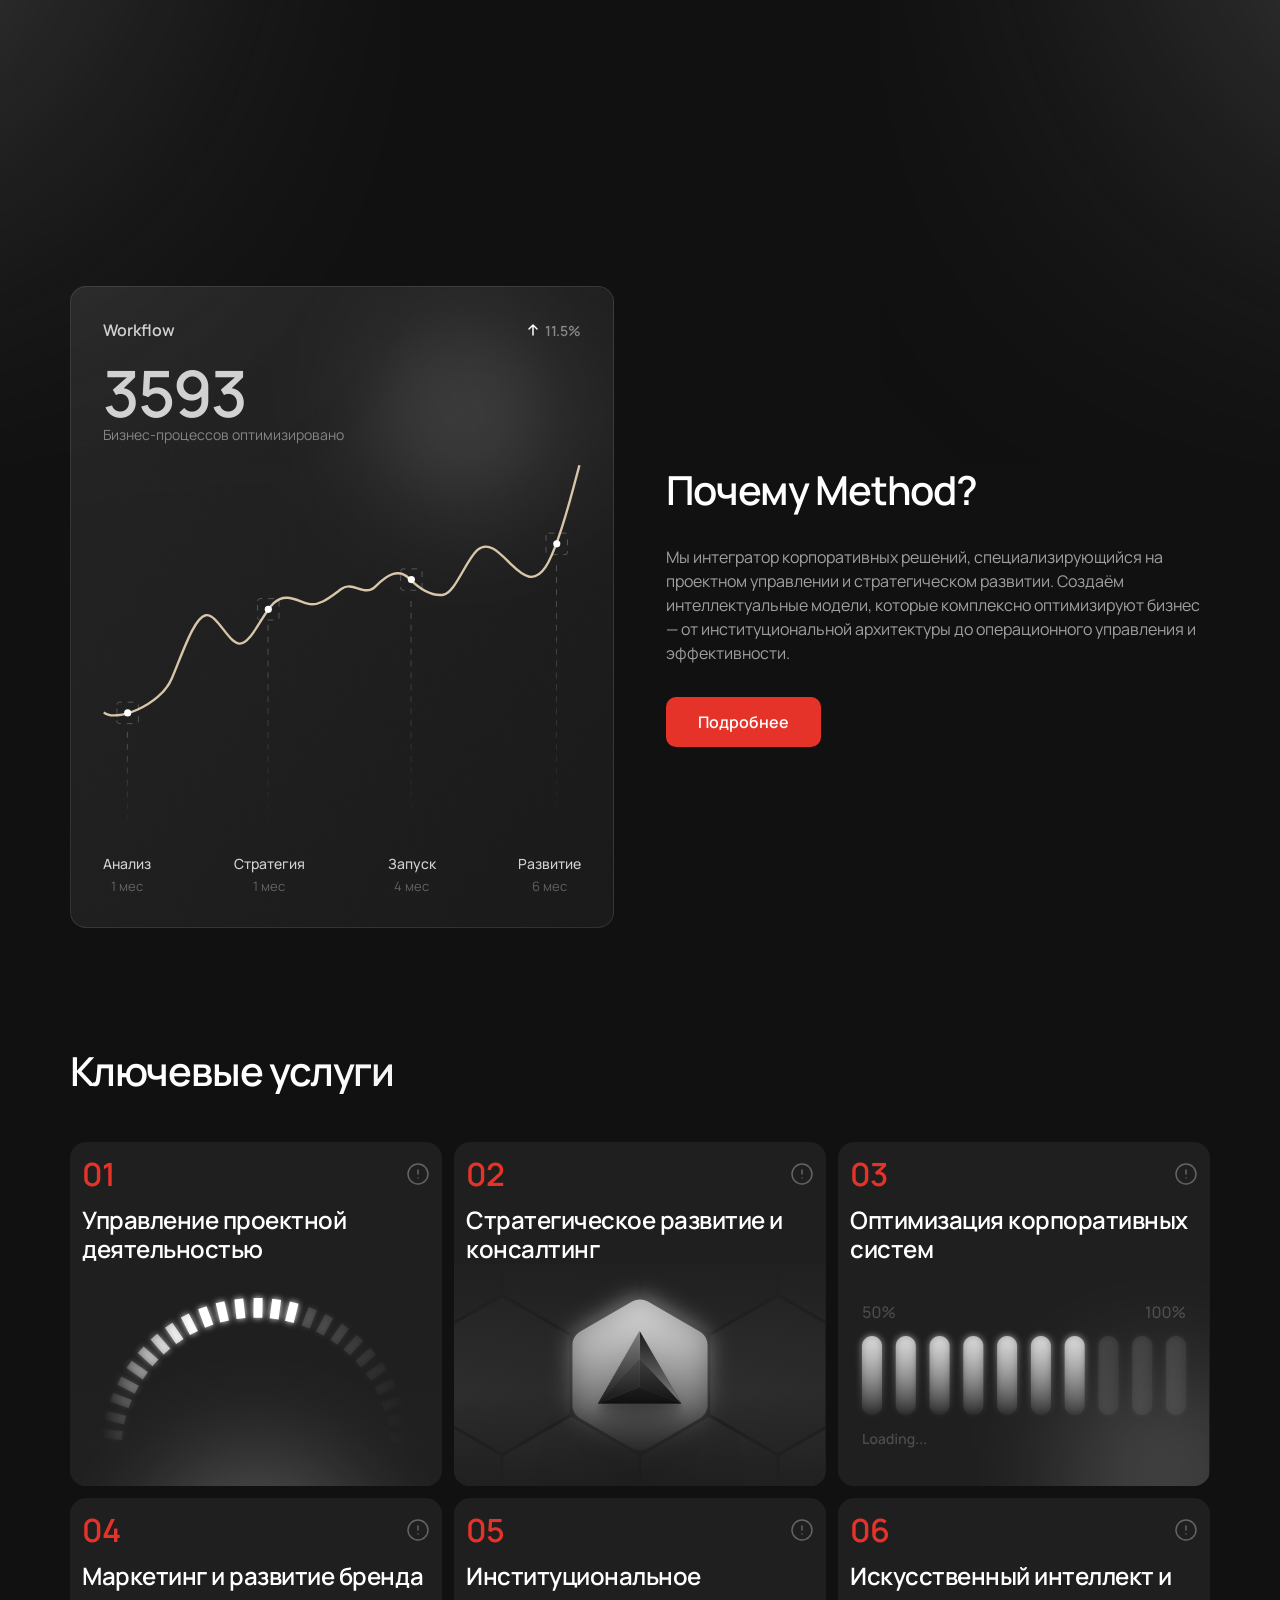
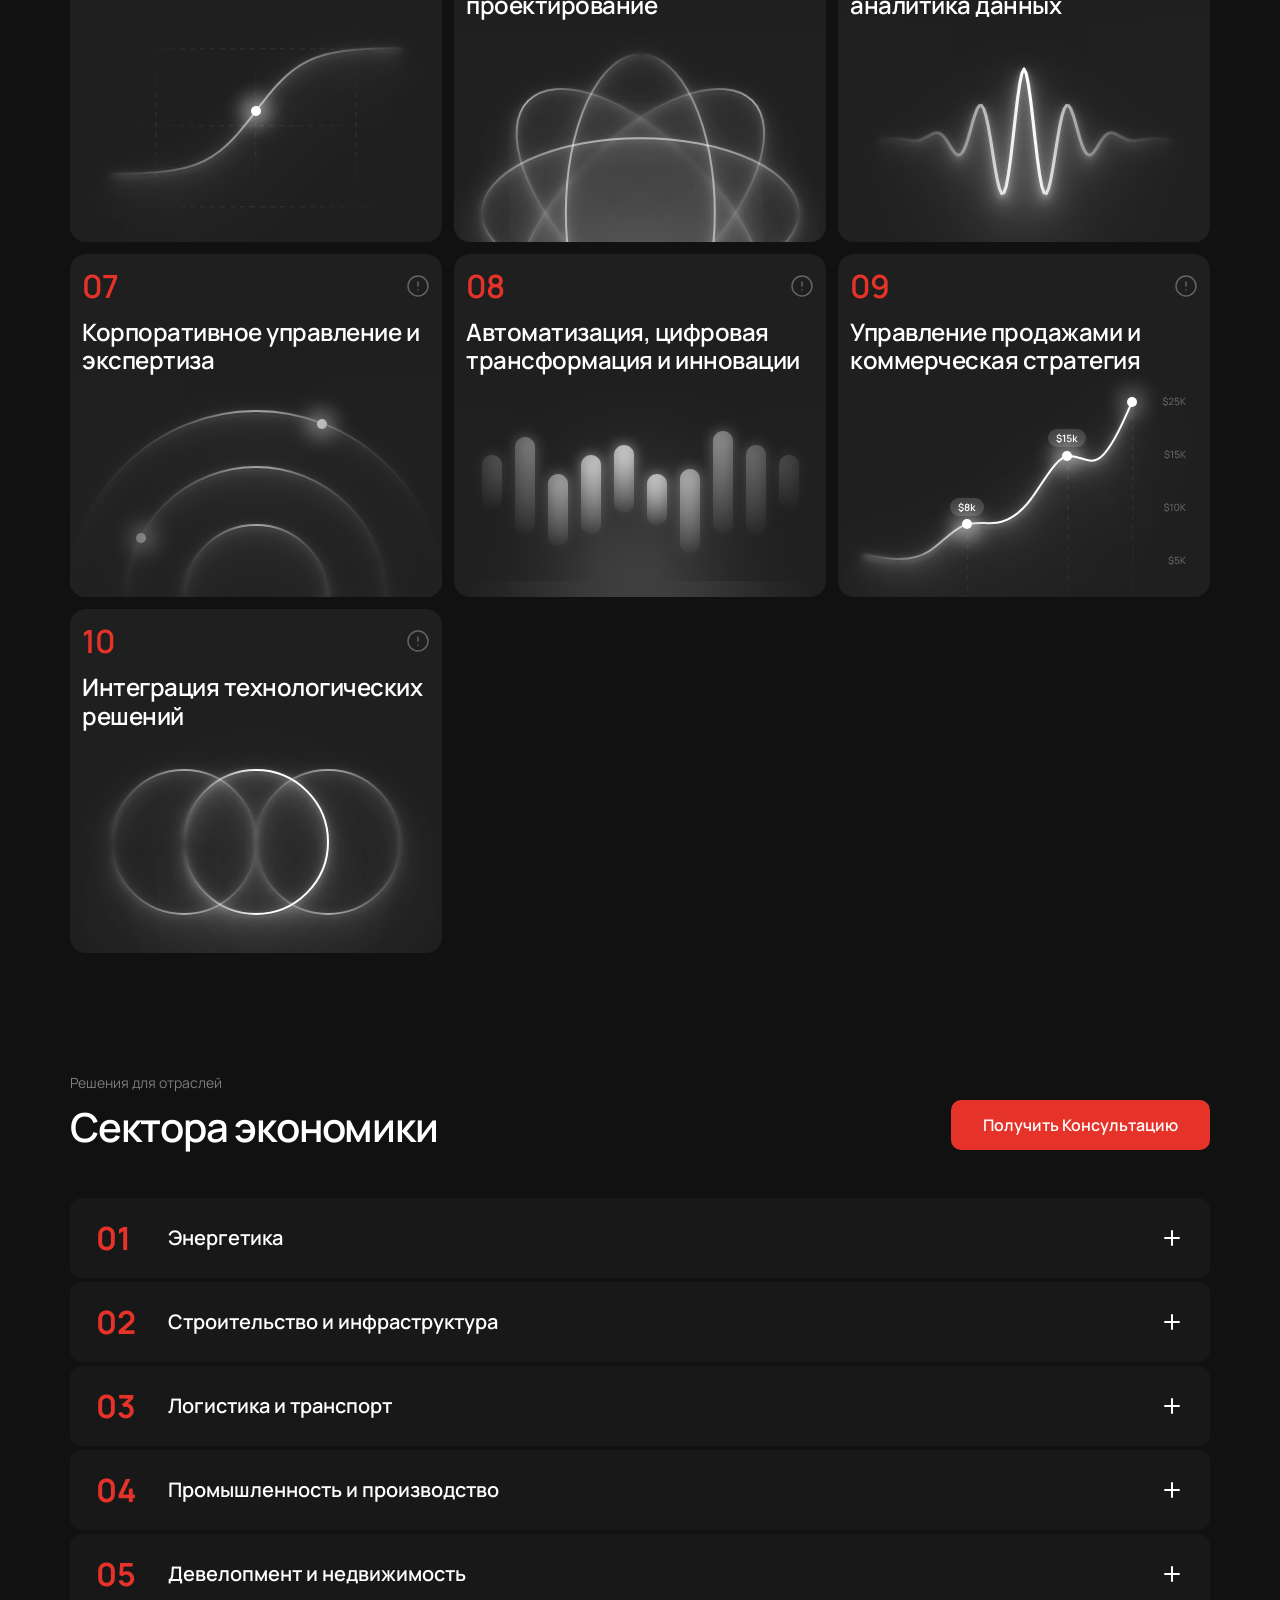
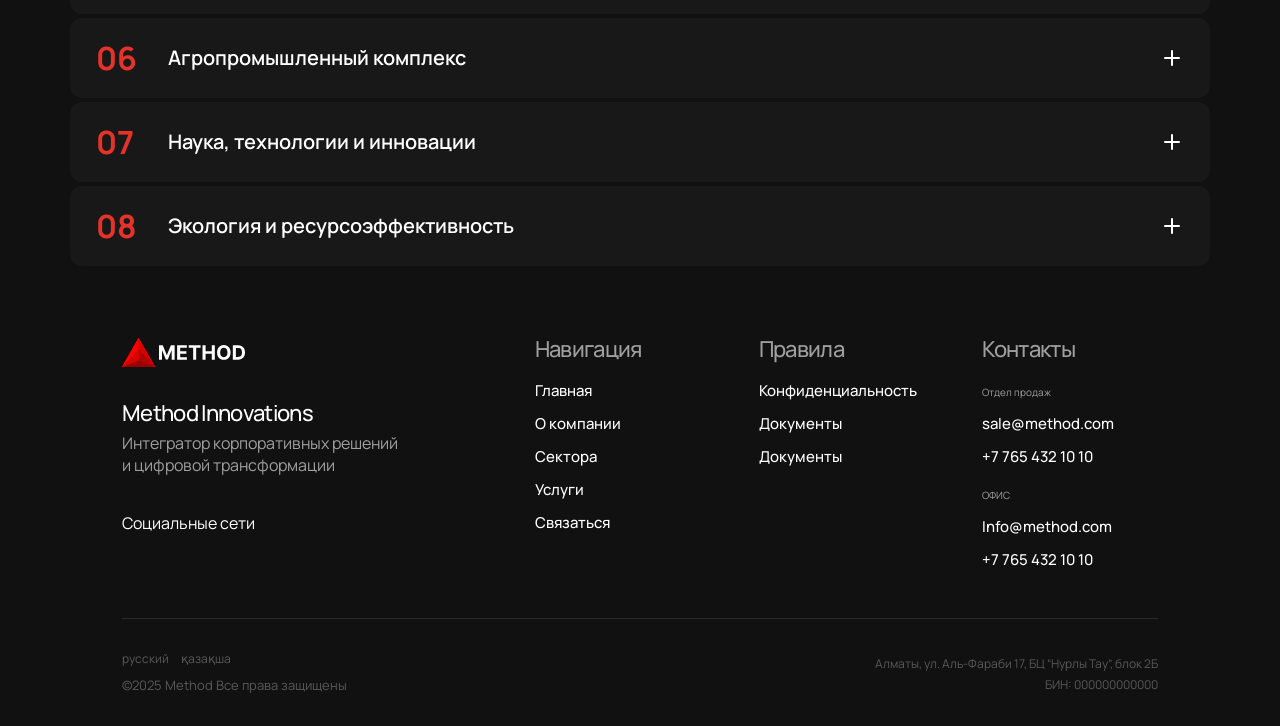
==== commit 5497ba40: "final" ====
--- a/index.html
+++ b/index.html
@@ -94,7 +94,6 @@
 
     </div>
 </header>
-
 <div class="mob-menu" id="mob-menu" role="dialog" aria-modal="true" aria-label="Навигация">
     <div class="mob-menu__top">
         <a href="/" class="logo"><svg width="22" height="19" viewBox="0 0 22 19" fill="none"><path d="M11 0L21.5 18.5H0.5L11 0Z" fill="#E63329"/></svg><span class="logo__text" style="font-size:15px">METHOD</span></a>
@@ -126,12 +125,12 @@
         <a href="#contacts" class="mob-cta-consult" data-close>Получить консультацию</a>
     </div>
 </div>
-
 <main>
 
     <!-- ═══════════════════════════════════════════
         HERO SECTION
     ═══════════════════════════════════════════ -->
+    <img src="./assets/blur.svg" alt="" class="glow glow--top"/>
     <section class="hero" id="hero">
         <div class="container hero__text">
             <h1 class="text-64 text-grad-h">Корпоративные<br>решения нового уровня</h1>
@@ -164,12 +163,21 @@
         MAP SECTION
     ═══════════════════════════════════════════ -->
     <section class="map" id="map">
-        <!--        <picture>-->
-        <!--            <source srcset="./assets/map.svg"/>-->
-        <!--            <img src="./assets/map.svg" class="map__img"/>-->
-        <!--        </picture>-->
-    </section>
-
+        <img src="./assets/blur.svg" alt="" class="glow glow-left"/>
+        <video
+                autoplay
+                muted
+                loop
+                playsinline
+                preload="auto"
+                class="video-no-background"
+        >
+            <source src="./assets/video/sphere.mp4" type="video/mp4; codecs='hvc1'">
+            <source src="./assets/video/sphere.webm" type="video/webm">
+            Ваш браузер не поддерживает видео.
+        </video>
+        <img src="./assets/blur.svg" alt="" class="glow glow-right"/>
+    </section>
 
     <!-- ═══════════════════════════════════════════
         WHY SECTION
@@ -199,7 +207,6 @@
         </div>
     </section>
 
-
     <!-- ═══════════════════════════════════════════
         PRODUCTS SECTION
    ═══════════════════════════════════════════ -->
@@ -386,6 +393,92 @@
         <a href="#contacts" class="btn-primary faq__btn-mobile">Получить Консультацию</a>
     </section>
 </main>
+
+<footer class="footer container">
+    <div class="footer__top">
+        <div class="footer__top__main">
+            <a href="/" class="logo">
+                <svg width="123" height="29" viewBox="0 0 123 29" fill="none" xmlns="http://www.w3.org/2000/svg">
+                    <path d="M33.1365 28.9632H0.0625L16.5995 0.0742188L33.1365 28.9632Z" fill="#FF0000"/>
+                    <path d="M33.1365 28.9632H0.0625L16.5995 0.0742188L33.1365 28.9632Z" fill="black" fill-opacity="0.4"/>
+                    <path d="M16.6005 0L33.201 29L16.6005 22.2427L0 29L16.6005 0Z" fill="#FF0000"/>
+                    <path d="M16.6005 0L33.201 29L16.6005 22.2427L0 29L16.6005 0Z" fill="black" fill-opacity="0.3"/>
+                    <path d="M33.2021 29L16.6016 10.9741V0L33.2021 29Z" fill="#D90000"/>
+                    <path d="M16.6005 22.2427L0 29L16.6005 0V22.2427Z" fill="#FF0000"/>
+                    <path d="M16.6005 22.2427L0 29L16.6005 0V22.2427Z" fill="black" fill-opacity="0.15"/>
+                    <path d="M16.6005 10.9741L0 29L16.6005 0V10.9741Z" fill="#FF0000"/>
+                    <path d="M37.0078 7.27858H40.7674L44.7385 16.9382H44.9076L48.8783 7.27858H52.6383V21.6558H49.6812V12.2981H49.5613L45.8298 21.5855H43.8163L40.0845 12.2628H39.9648V21.6558H37.0078V7.27858ZM55.15 21.6558V7.27858H64.8664V9.78483H58.1986V13.2106H64.3665V15.7168H58.1986V19.1496H64.8944V21.6558H55.15ZM66.7407 9.78483V7.27858H78.5835V9.78483H74.169V21.6558H71.1555V9.78483H66.7407ZM80.5338 21.6558V7.27858H83.5824V13.2106H89.7711V7.27858H92.813V21.6558H89.7711V15.7168H83.5824V21.6558H80.5338ZM108.577 14.4672C108.577 16.0349 108.279 17.3688 107.683 18.4686C107.092 19.5684 106.284 20.4084 105.261 20.9889C104.242 21.5645 103.097 21.8524 101.825 21.8524C100.544 21.8524 99.3937 21.5623 98.3752 20.9819C97.3563 20.4014 96.5515 19.5614 95.9601 18.4616C95.3687 17.3618 95.073 16.0304 95.073 14.4672C95.073 12.8995 95.3687 11.5656 95.9601 10.4658C96.5515 9.36596 97.3563 8.52821 98.3752 7.95254C99.3937 7.37209 100.544 7.08203 101.825 7.08203C103.097 7.08203 104.242 7.37209 105.261 7.95254C106.284 8.52821 107.092 9.36596 107.683 10.4658C108.279 11.5656 108.577 12.8995 108.577 14.4672ZM105.486 14.4672C105.486 13.4517 105.334 12.5951 105.029 11.898C104.728 11.2005 104.303 10.6716 103.754 10.3112C103.205 9.95087 102.562 9.77084 101.825 9.77084C101.088 9.77084 100.445 9.95087 99.8958 10.3112C99.3465 10.6716 98.9194 11.2005 98.6144 11.898C98.3139 12.5951 98.1637 13.4517 98.1637 14.4672C98.1637 15.4827 98.3139 16.3393 98.6144 17.0364C98.9194 17.7339 99.3465 18.2628 99.8958 18.6232C100.445 18.9835 101.088 19.1636 101.825 19.1636C102.562 19.1636 103.205 18.9835 103.754 18.6232C104.303 18.2628 104.728 17.7339 105.029 17.0364C105.334 16.3393 105.486 15.4827 105.486 14.4672ZM115.947 21.6558H110.835V7.27858H115.989C117.44 7.27858 118.688 7.56643 119.735 8.1421C120.782 8.71301 121.587 9.53454 122.15 10.6061C122.718 11.6779 123.002 12.9603 123.002 14.4532C123.002 15.9509 122.718 17.2378 122.15 18.3144C121.587 19.3906 120.777 20.2166 119.721 20.7923C118.67 21.368 117.411 21.6558 115.947 21.6558ZM113.884 19.0513H115.82C116.721 19.0513 117.479 18.8923 118.094 18.5739C118.714 18.2511 119.179 17.7527 119.488 17.0787C119.803 16.4 119.96 15.525 119.96 14.4532C119.96 13.3909 119.803 12.5226 119.488 11.8487C119.179 11.1747 118.716 10.6786 118.101 10.3605C117.486 10.0421 116.729 9.88312 115.827 9.88312H113.884V19.0513Z" fill="white"/>
+                </svg>
+            </a>
+            <div class="about">
+                <h4 class="text-medium">Method Innovations</h4>
+                <p class="color-60">Интегратор корпоративных решений и цифровой трансформации</p>
+            </div>
+            <div class="social">
+                <span>Социальные сети</span>
+                <ul>
+                    <li></li>
+                    <li></li>
+                    <li></li>
+                </ul>
+            </div>
+        </div>
+        <div class="footer__top__links">
+            <div class="links">
+                <span class="text-medium color-60">Навигация</span>
+                <div class="links__group">
+                    <ul>
+                        <li>Главная</li>
+                        <li>О компании</li>
+                        <li>Сектора </li>
+                        <li>Услуги</li>
+                        <li>Связаться</li>
+                    </ul>
+                </div>
+            </div>
+            <div class="links">
+                <span class="text-medium color-60">Правила</span>
+                <div class="links__group">
+                    <ul>
+                        <li>Конфиденциальность</li>
+                        <li>Документы</li>
+                        <li>Документы </li>
+                    </ul>
+                </div>
+            </div>
+            <div class="links">
+                <span class="text-medium color-60">Контакты</span>
+                <div class="links__group">
+                    <ul>
+                        <li><span class="text-xs color-60">Отдел продаж</span></li>
+                        <li>sale@method.com</li>
+                        <li>+7 765 432 10 10</li>
+                    </ul>
+                    <ul>
+                        <li><span class="text-xs color-60">ОФИС</span></li>
+                        <li>Info@method.com</li>
+                        <li>+7 765 432 10 10</li>
+                    </ul>
+                </div>
+            </div>
+        </div>
+    </div>
+    <div class="footer__bottom">
+        <div class="footer__bottom__languages ">
+            <div class="languages">
+                <span class="text-s color-30">русский</span>
+                <span class="text-s color-30">қазақша</span>
+            </div>
+            <div class="license text-s color-30">
+                ©2025 Method Все права защищены
+            </div>
+        </div>
+        <div class="footer__bottom__info">
+            <span class="text-s color-30">Алматы, ул. Аль-Фараби 17, БЦ “Нурлы Тау”, блок 2Б</span>
+            <span class="text-s color-30">БИН: 000000000000</span>
+        </div>
+    </div>
+</footer>
 </body>
 
 <script src="./scripts/core.js"></script>
--- a/styles/core.css
+++ b/styles/core.css
@@ -13,6 +13,7 @@
     --color-10: hsla(0,0%,100%,.1);
     --color-07: hsla(0,0%,100%,.07);
     --color-05: hsla(0,0%,100%,.05);
+
 
     --bg-main: #111;
     --bg-card: #181818;
@@ -50,6 +51,9 @@
     background: var(--bg-main);
     color: var(--color-100);
     -webkit-font-smoothing: antialiased;
+    display: flex;
+    flex-direction: column;
+    gap: clamp(24px, 7vw, 72px);
 }
 ul, ol { list-style: none; }
 button, a { border: none; background: none; color: inherit; text-decoration: none; cursor: pointer; font-family: var(--font); }
@@ -81,8 +85,11 @@
 .text-64 { font-weight: 600; font-size: clamp(36px,6vw,56px); line-height: 1.1; letter-spacing: -.03em; }
 .text-40 { font-weight: 600; font-size: clamp(28px,4vw,40px); line-height: 1.15; letter-spacing: -.03em; }
 .text-big { font-weight: 600; font-size: clamp(48px,7vw,72px); line-height: 1; letter-spacing: -.03em; }
+.text-medium { font-weight: 500; font-size: 22px; line-height: 1; letter-spacing: -.03em; }
 .text-body { font-weight: 400; font-size: 16px; line-height: 1.5; }
 .text-sm { font-weight: 400; font-size: 14px; line-height: 1.4; }
+.text-s { font-weight: 400; font-size: 12px; line-height: 1.4; }
+.text-xs { font-weight: 400; font-size: 10px; line-height: 1.4; }
 
 
 .color-gradient {
--- a/styles/index.css
+++ b/styles/index.css
@@ -6,8 +6,9 @@
     position: sticky;
     top: 0;
     z-index: 100;
-    background: var(--bg-main);
+    background: transparent;
     border-bottom: 1px solid var(--color-10);
+    backdrop-filter: blur(8px);
 }
 
 .header__inner {
@@ -323,6 +324,34 @@
 }
 main section { width: 100%; }
 
+.glow {
+    position: absolute;
+    pointer-events: none;
+    z-index: 0;
+}
+
+.glow--top {
+    top: 0;
+    left: 50%;
+    transform: translate(-50%, -70%);
+    width: 100%;
+    max-width: 1440px;
+}
+.glow-left {
+    top: 50%;
+    left: 0;
+    transform: translate(-70%, -50%);
+    width: 100%;
+    max-width: 1440px;
+}
+.glow-right {
+    top: 50%;
+    right: 0;
+    transform: translate(70%, -50%);
+    width: 100%;
+    max-width: 1440px;
+}
+
 
 /* ══════════════════════════════════════════
    HERO
@@ -333,7 +362,6 @@
     flex-direction: column;
     align-items: center;
     gap: clamp(32px, 5vw, 48px);
-    margin-top: clamp(24px, 7vw, 72px);
 }
 
 .hero__text {
@@ -390,7 +418,7 @@
 .hero__btn-secondary:hover { background: var(--color-05); }
 .hero__btn-secondary svg { flex-shrink: 0; }
 
-.hero__visual { position: relative; z-index: 1; width: 100%; }
+.hero__visual { position: relative; z-index: 1; width: 100%; max-width: 1200px }
 .hero__visual picture { display: flex; justify-content: center; }
 .hero__img { width: 100%; }
 
@@ -442,6 +470,26 @@
     .stats__item:last-child { border-bottom: none; }
 }
 
+/* ══════════════════════════════════════════
+   MAP
+══════════════════════════════════════════ */
+.map {
+    position: relative;
+    display: flex;
+    align-items: center;
+    justify-content: center;
+    max-width: 1200px;
+    margin-inline: auto;
+
+    .video-no-background {
+        width: 100%;
+        max-width: 1200px;
+        object-fit: contain;
+        pointer-events: none;
+        outline: none;
+    }
+}
+
 
 /* ══════════════════════════════════════════
    WHY
@@ -455,7 +503,7 @@
 
 .why__card {
     flex: 1 1 400px;
-    background-image: url('./background.png');
+    background-image: url('/assets/background.png');
     background-size: cover;
     background-position: center;
     border: 1px solid var(--color-10);
@@ -504,7 +552,7 @@
 .products {
     display: flex;
     flex-direction: column;
-    gap: 48px;
+    gap: clamp(24px, 5vw, 48px);
 }
 
 .products__grid {
@@ -532,8 +580,8 @@
 .product-card__header {
     display: flex;
     flex-direction: column;
-    gap: 16px;
-    padding: 32px 24px 0;
+    gap: clamp(12px, 2vw,16px);
+    padding: 16px 12px 0;
 }
 
 .product-card__info {
@@ -552,7 +600,7 @@
 
 .product-card__title {
     font-weight: 600;
-    font-size: clamp(18px, 2vw, 24px);
+    font-size: clamp(14px, 2vw, 24px);
     line-height: 1.2;
     letter-spacing: -.02em;
     color: white;
@@ -572,7 +620,7 @@
 .faq {
     display: flex;
     flex-direction: column;
-    gap: 48px;
+    gap: clamp(24px, 5vw, 48px);
 }
 
 .faq__header {
@@ -700,4 +748,133 @@
 
     .faq__header .btn-primary { display: none; }
     .faq__btn-mobile { display: flex; align-self: stretch; justify-content: center; }
+}
+
+
+/* ══════════════════════════════════════════
+      FOOTER
+   ══════════════════════════════════════════ */
+.footer {
+    display: flex;
+    flex-direction: column;
+    gap: clamp(32px, 4vw, 48px);
+    margin-block-end: 32px;
+}
+
+/* ── Top: brand + links ── */
+.footer__top {
+    display: flex;
+    flex-wrap: wrap;
+    gap: clamp(32px, 4vw, 64px);
+}
+
+.footer__top__main {
+    flex: 1 300px;
+    display: flex;
+    flex-direction: column;
+    justify-content: space-between;
+    gap: 24px;
+}
+
+.footer__top__main .about {
+    display: flex;
+    flex-direction: column;
+    gap: 8px;
+    text-wrap: balance;
+}
+
+.footer__top__main .social {
+    display: flex;
+    flex-direction: column;
+    gap: 12px;
+}
+
+.footer__top__main .social ul {
+    display: flex;
+    align-items: center;
+    gap: 16px;
+}
+
+.footer__top__main .social li {
+    width: 24px;
+    height: 24px;
+}
+
+.footer__top__links {
+    flex: 2 1 500px;
+    display: flex;
+    flex-wrap: wrap;
+    gap: clamp(24px, 4vw, 48px);
+}
+
+.links {
+    flex: 1 1 160px;
+    display: flex;
+    flex-direction: column;
+    gap: 20px;
+}
+
+.links__group {
+    display: flex;
+    flex-direction: column;
+    gap: 16px;
+}
+
+.links__group ul {
+    display: flex;
+    flex-direction: column;
+    gap: 12px;
+}
+
+.links__group li {
+    font-size: 15px;
+    font-weight: 500;
+    cursor: pointer;
+    transition: color var(--ease);
+}
+
+.links__group li:hover { color: #fff; }
+
+/* ── Bottom bar ── */
+.footer__bottom {
+    display: flex;
+    flex-wrap: wrap;
+    justify-content: space-between;
+    align-items: flex-end;
+    gap: 16px;
+    padding-top: clamp(20px, 3vw, 32px);
+    border-top: 1px solid var(--color-10);
+}
+
+.footer__bottom__languages {
+    display: flex;
+    flex-direction: column;
+    gap: 8px;
+}
+
+.footer__bottom__languages .languages {
+    display: flex;
+    gap: 12px;
+}
+
+.footer__bottom__languages .license {
+    font-size: 13px;
+    color: var(--color-30);
+}
+
+.footer__bottom__info {
+    display: flex;
+    flex-direction: column;
+    align-items: flex-end;
+    gap: 4px;
+    font-size: 13px;
+    color: var(--color-30);
+    text-align: right;
+}
+
+@media (max-width: 767px) {
+    .footer__bottom__info {
+        align-items: flex-start;
+        text-align: left;
+    }
 }
